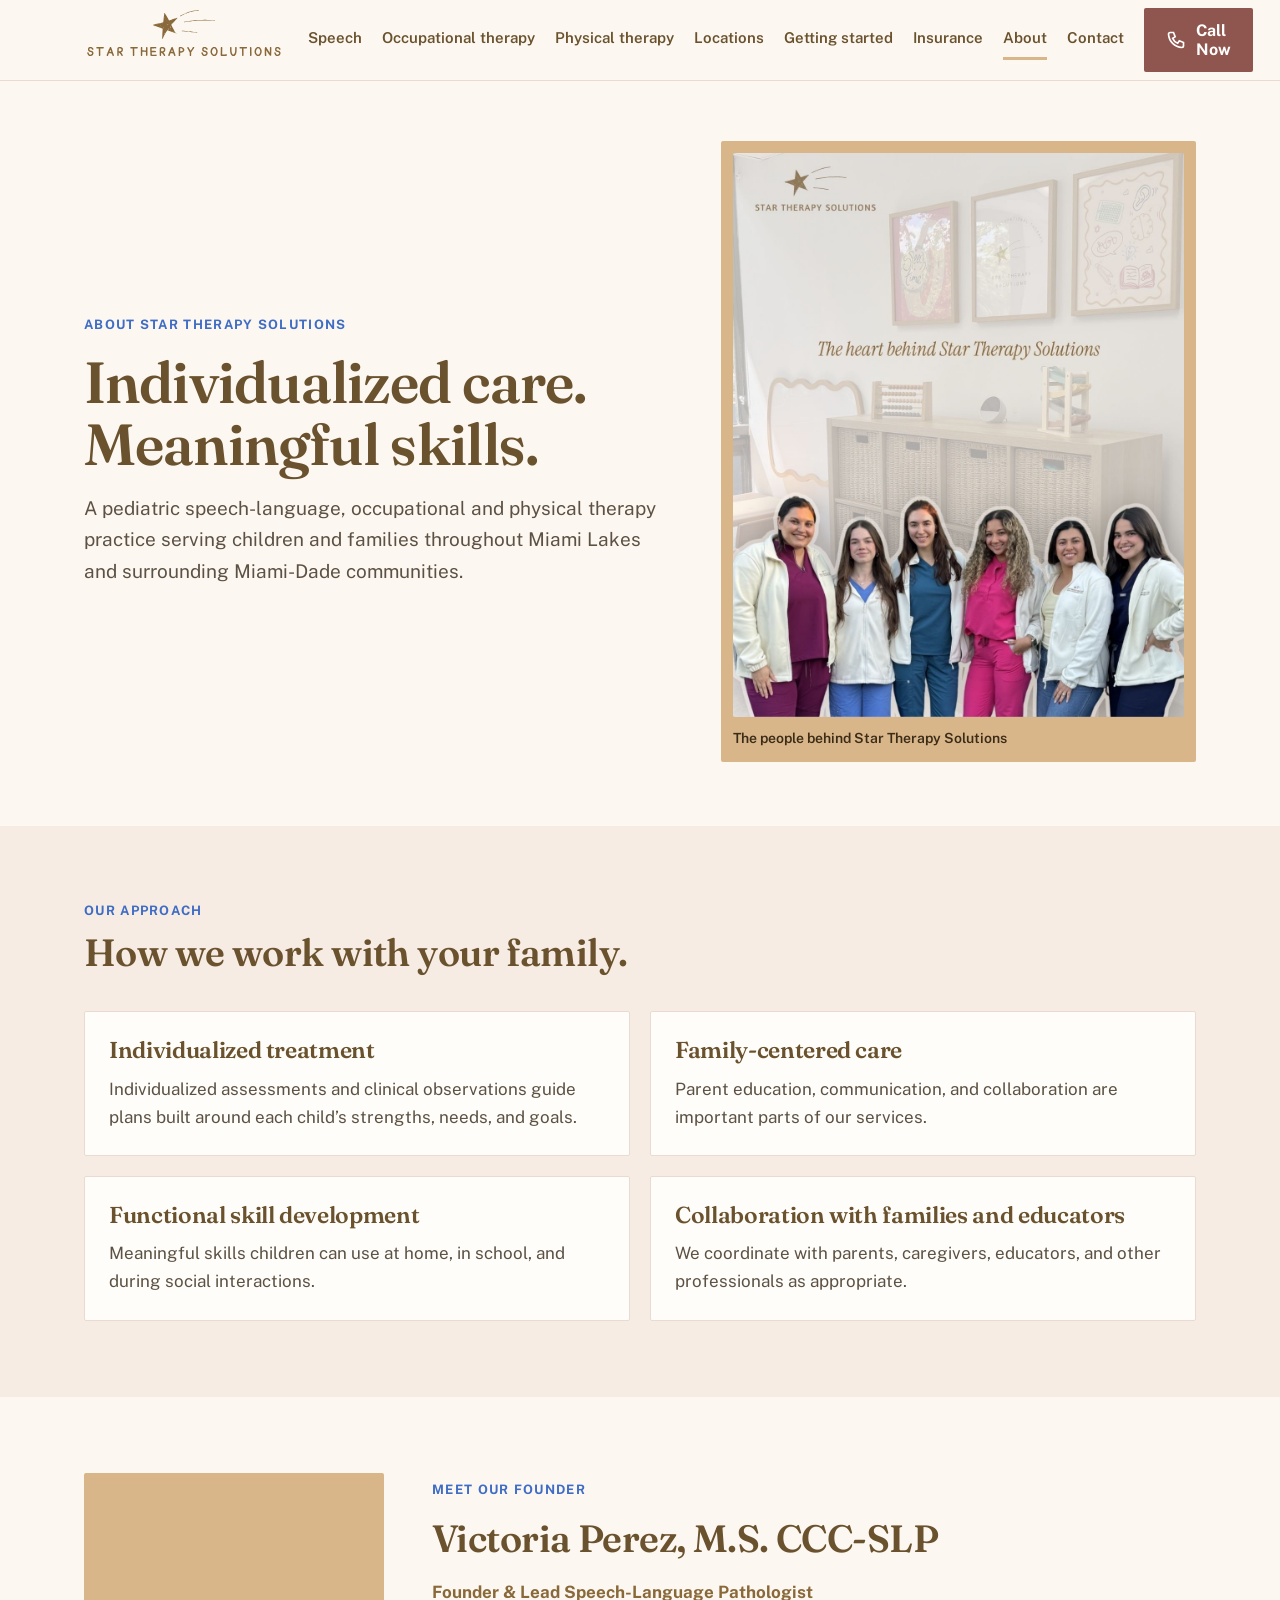
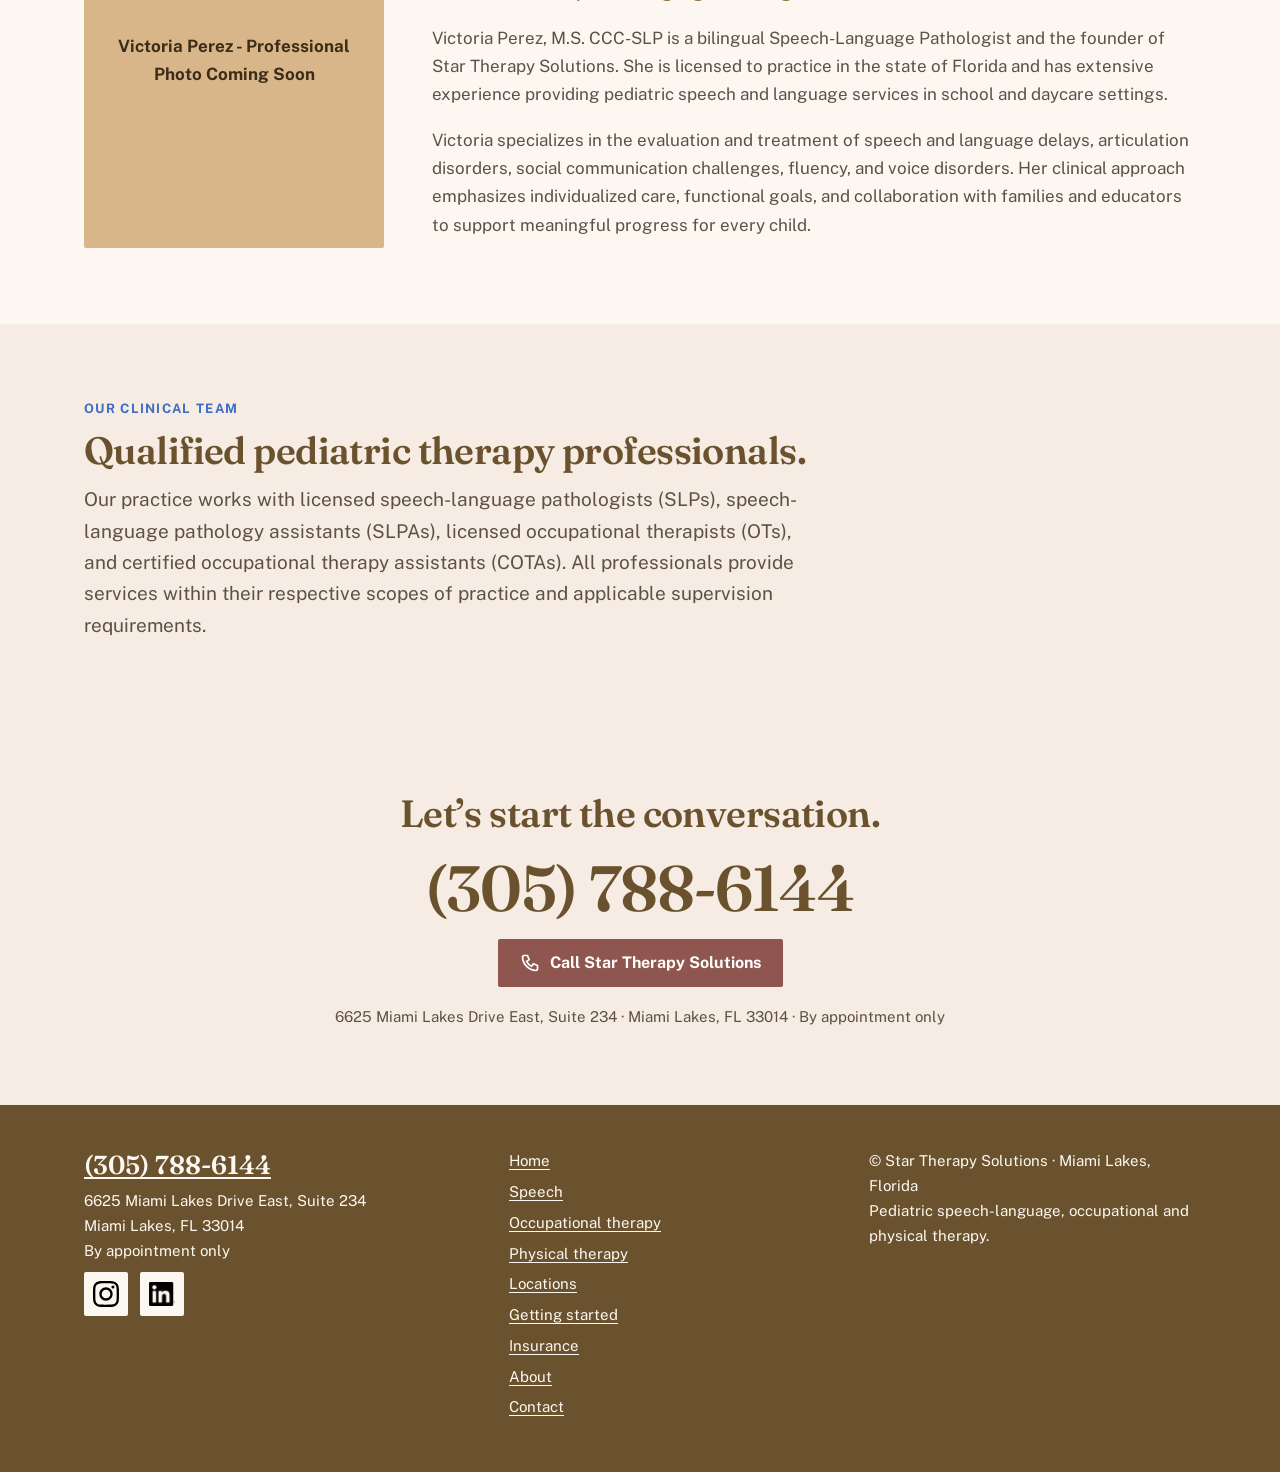
==== about/index.html @ ae91cbf7 "Add physical therapy page and service card; update founder title Owner is adding pediatric physical " ====
<!doctype html>
<html lang="en">
<head>
  <meta charset="utf-8">
  <meta name="viewport" content="width=device-width, initial-scale=1">
  <title>About Our Team | Star Therapy Solutions</title>
  <meta name="description" content="Star Therapy Solutions is a pediatric speech-language, occupational and physical therapy practice in Miami Lakes, founded by Victoria Perez, M.S. CCC-SLP.">
  <link rel="icon" href="../startherapy.svg" type="image/svg+xml">
  <link rel="preconnect" href="https://fonts.googleapis.com">
  <link rel="preconnect" href="https://fonts.gstatic.com" crossorigin>
  <link rel="stylesheet" href="https://fonts.googleapis.com/css2?family=Fraunces:opsz,wght@9..144,600&amp;family=Public+Sans:wght@400;600;700&amp;display=swap">
  <link rel="stylesheet" href="../assets/css/site.css">
</head>
<body>
  <a class="skip-link" href="#main">Skip to main content</a>
  <header class="site-header">
    <div class="wrap bar">
      <a class="logo" href="../" aria-label="Star Therapy Solutions home"><img src="../startherapy.svg" alt="Star Therapy Solutions" width="1366" height="768"></a>
      <nav class="desktop-nav" aria-label="Main">
        <a href="../speech-therapy/" style="--cur:var(--blush)">Speech</a>
        <a href="../occupational-therapy/" style="--cur:var(--peri)">Occupational therapy</a>
        <a href="../physical-therapy/" style="--cur:var(--clay)">Physical therapy</a>
        <a href="../locations/" style="--cur:var(--mint)">Locations</a>
        <a href="../getting-started/" style="--cur:var(--sage)">Getting started</a>
        <a href="../insurance-funding/" style="--cur:var(--lavender)">Insurance</a>
        <a href="../about/" style="--cur:var(--latte)" aria-current="page">About</a>
        <a href="../contact/" style="--cur:var(--rose)">Contact</a>
        <a class="btn" href="tel:+13057886144"><svg class="icon" aria-hidden="true"><use href="../assets/icons/icons.svg#phone"></use></svg><span>Call Now</span></a>
      </nav>
      <details class="mobile-nav">
        <summary><svg class="icon" aria-hidden="true"><use href="../assets/icons/icons.svg#menu"></use></svg><span>Menu</span></summary>
        <nav aria-label="Mobile navigation">
        <a href="../speech-therapy/" style="--cur:var(--blush)">Speech</a>
        <a href="../occupational-therapy/" style="--cur:var(--peri)">Occupational therapy</a>
        <a href="../physical-therapy/" style="--cur:var(--clay)">Physical therapy</a>
        <a href="../locations/" style="--cur:var(--mint)">Locations</a>
        <a href="../getting-started/" style="--cur:var(--sage)">Getting started</a>
        <a href="../insurance-funding/" style="--cur:var(--lavender)">Insurance</a>
        <a href="../about/" style="--cur:var(--latte)" aria-current="page">About</a>
        <a href="../contact/" style="--cur:var(--rose)">Contact</a>
        <a class="btn" href="tel:+13057886144"><svg class="icon" aria-hidden="true"><use href="../assets/icons/icons.svg#phone"></use></svg><span>Call Now</span></a>
        </nav>
      </details>
    </div>
  </header>

  <main id="main">
    <section class="page-hero" aria-labelledby="about-title">
      <div class="wrap hero-grid">
        <div class="stack">
          <p class="eyebrow">About Star Therapy Solutions</p>
          <h1 id="about-title">Individualized care. Meaningful skills.</h1>
          <p class="lede">A pediatric speech-language, occupational and physical therapy practice serving children and families throughout Miami Lakes and surrounding Miami-Dade communities.</p>
        </div>
        <figure class="team-photo"><img src="../Team_StartTherapy.JPEG" alt="The Star Therapy Solutions team pictured together at the practice." width="1080" height="1350"><figcaption>The people behind Star Therapy Solutions</figcaption></figure>
      </div>
    </section>

    <section class="alt" aria-labelledby="approach-title">
      <div class="wrap stack-l">
        <div class="section-head"><p class="eyebrow">Our approach</p><h2 id="approach-title">How we work with your family.</h2></div>
        <div class="grid2">
          <article class="card"><h3>Individualized treatment</h3><p>Individualized assessments and clinical observations guide plans built around each child’s strengths, needs, and goals.</p></article>
          <article class="card"><h3>Family-centered care</h3><p>Parent education, communication, and collaboration are important parts of our services.</p></article>
          <article class="card"><h3>Functional skill development</h3><p>Meaningful skills children can use at home, in school, and during social interactions.</p></article>
          <article class="card"><h3>Collaboration with families and educators</h3><p>We coordinate with parents, caregivers, educators, and other professionals as appropriate.</p></article>
        </div>
      </div>
    </section>

    <!-- Founder photo placeholder: replace with assets/images/victoria-perez.jpg once supplied. -->
    <section aria-labelledby="founder-heading">
      <div class="wrap founder">
        <div class="placeholder" role="img" aria-label="Victoria Perez - Professional Photo Coming Soon"><span>Victoria Perez - Professional Photo Coming Soon</span></div>
        <div class="stack">
          <p class="eyebrow">Meet our founder</p>
          <h2 id="founder-heading">Victoria Perez, M.S. CCC-SLP</h2>
          <p class="role">Founder &amp; Lead Speech-Language Pathologist</p>
          <p>Victoria Perez, M.S. CCC-SLP is a bilingual Speech-Language Pathologist and the founder of Star Therapy Solutions. She is licensed to practice in the state of Florida and has extensive experience providing pediatric speech and language services in school and daycare settings.</p>
          <p>Victoria specializes in the evaluation and treatment of speech and language delays, articulation disorders, social communication challenges, fluency, and voice disorders. Her clinical approach emphasizes individualized care, functional goals, and collaboration with families and educators to support meaningful progress for every child.</p>
        </div>
      </div>
    </section>

    <section class="alt" aria-labelledby="clinical-title">
      <div class="wrap stack">
        <div class="section-head"><p class="eyebrow">Our clinical team</p><h2 id="clinical-title">Qualified pediatric therapy professionals.</h2><p class="lede">Our practice works with licensed speech-language pathologists (SLPs), speech-language pathology assistants (SLPAs), licensed occupational therapists (OTs), and certified occupational therapy assistants (COTAs). All professionals provide services within their respective scopes of practice and applicable supervision requirements.</p></div>
      </div>
    </section>

    <section class="cta" aria-labelledby="cta-heading">
      <div class="wrap stack center">
        <h2 id="cta-heading">Let’s start the conversation.</h2>
        <p class="phone-big"><a href="tel:+13057886144">(305) 788-6144</a></p>
        <a class="btn" href="tel:+13057886144"><svg class="icon" aria-hidden="true"><use href="../assets/icons/icons.svg#phone"></use></svg><span>Call Star Therapy Solutions</span></a>
        <p class="small">6625 Miami Lakes Drive East, Suite 234 · Miami Lakes, FL 33014 · By appointment only</p>
      </div>
    </section>
  </main>

  <footer class="site-footer">
    <div class="wrap footer-grid">
      <div class="stack-s">
        <p class="footer-phone"><a href="tel:+13057886144">(305) 788-6144</a></p>
        <address>6625 Miami Lakes Drive East, Suite 234<br>Miami Lakes, FL 33014<br>By appointment only</address>
        <nav class="footer-social" aria-label="Social media"><a href="https://www.instagram.com/startherapysolutions/" aria-label="Star Therapy Solutions on Instagram (opens in a new tab)" target="_blank" rel="noopener noreferrer"><img class="social-icon" src="../assets/images/instagram-glyph-black.svg" alt="" width="32" height="32" loading="lazy"></a><a href="https://www.linkedin.com/company/star-therapy-solutions/" aria-label="Star Therapy Solutions on LinkedIn (opens in a new tab)" target="_blank" rel="noopener noreferrer"><img class="social-icon" src="../assets/images/linkedin-in-black.png" alt="" width="32" height="32" loading="lazy"></a></nav>
      </div>
      <nav class="footer-links" aria-label="Footer"><a href="../">Home</a><a href="../speech-therapy/">Speech</a><a href="../occupational-therapy/">Occupational therapy</a><a href="../physical-therapy/">Physical therapy</a><a href="../locations/">Locations</a><a href="../getting-started/">Getting started</a><a href="../insurance-funding/">Insurance</a><a href="../about/">About</a><a href="../contact/">Contact</a></nav>
      <p>© Star Therapy Solutions · Miami Lakes, Florida<br>Pediatric speech-language, occupational and physical therapy.</p>
    </div>
  </footer>
  <div class="mobile-actions" aria-label="Quick contact"><a class="btn" href="tel:+13057886144"><svg class="icon" aria-hidden="true"><use href="../assets/icons/icons.svg#phone"></use></svg><span>Call Now</span></a><a class="btn ghost" href="../contact/">Contact details</a></div>
  <script src="../assets/js/navigation.js"></script>
</body>
</html>
---- assets/css/site.css ----
/* Star Therapy Solutions · Direction A (Warm)
   Owner palette (October 2026), Fraunces headlines, Public Sans text, 2px corners.
   Pastel tiles carry deep-bronze text; only rosewood and sage deep carry white text. */
:root{
  --cream:#FCF8F1; --sand:#F6ECE3; --card:#FFFDF9; --line:#EADBD0;
  --ink:#6B522E; --body:#5C5144; --logo:#89683A; --deep:#3B2C17;
  --blush:#F2CEC3; --peri:#78A6EE; --peri-deep:#3F6CC4; --mint:#CFEAE6; --mint-line:#9FD3CC;
  --latte:#D9B68A; --sage:#9CC5A1; --sage-deep:#4E7A57; --lavender:#E6D2F2; --clay:#D9A890;
  --rose:#8F5650; --rose-hover:#74443F;
  --head:'Fraunces',Georgia,serif; --text:'Public Sans',Arial,sans-serif;
  --r:2px; --wrap:1160px;
  color-scheme:light;
}

*{box-sizing:border-box}
html{scroll-behavior:smooth;scroll-padding-top:100px}
body{margin:0;background:var(--cream);color:var(--body);font:17px/1.65 var(--text);overflow-wrap:break-word;-webkit-font-smoothing:antialiased}
img,video{max-width:100%;height:auto;display:block}
figure{margin:0}
ul,ol{margin:0;padding:0;list-style:none}
address{font-style:normal}
p{margin:0}
h1,h2,h3{font-family:var(--head);font-weight:600;color:var(--ink);margin:0;text-wrap:balance;letter-spacing:-.015em}
h1{font-size:clamp(34px,5vw,58px);line-height:1.06}
h2{font-size:clamp(28px,3.2vw,38px);line-height:1.12}
h3,.h3{font-size:clamp(20px,2vw,23px);line-height:1.25}
a{color:var(--peri-deep);text-underline-offset:3px}
a:focus-visible,button:focus-visible,summary:focus-visible,video:focus-visible{outline:3px solid var(--peri-deep);outline-offset:3px}
.sr-only{position:absolute;width:1px;height:1px;padding:0;margin:-1px;overflow:hidden;clip-path:inset(50%);white-space:nowrap;border:0}
.skip-link{position:fixed;top:8px;left:8px;transform:translateY(-160%);z-index:100;background:var(--card);color:var(--ink);padding:12px 20px;border:2px solid var(--ink);border-radius:var(--r)}
.skip-link:focus{transform:translateY(0)}
.wrap{max-width:var(--wrap);margin:0 auto;padding-inline:24px}
.stack{display:flex;flex-direction:column;gap:18px;min-width:0}
.stack-s{display:flex;flex-direction:column;gap:8px;min-width:0}
.stack-l{display:flex;flex-direction:column;gap:36px}
.center{align-items:center;text-align:center}
.icon{width:24px;height:24px;flex:none;fill:none;stroke:currentColor;stroke-width:2;stroke-linecap:square;stroke-linejoin:miter}

/* Header */
.site-header{position:sticky;top:0;z-index:20;background:rgba(252,248,241,.96);backdrop-filter:blur(10px);border-bottom:1px solid var(--line)}
.bar{display:flex;align-items:center;gap:24px;min-height:80px;position:relative}
.logo{display:block;width:200px;height:62px;overflow:hidden;flex:none}
.logo img{width:200px;transform:translateY(-24px)}
.desktop-nav{margin-left:auto;display:flex;align-items:center;gap:20px}
.desktop-nav a:not(.btn){color:var(--ink);text-decoration:none;font-weight:600;font-size:15px;padding-block:6px;border-bottom:3px solid transparent;white-space:nowrap}
.desktop-nav a:not(.btn):hover{border-bottom-color:var(--line)}
.desktop-nav a[aria-current="page"]{border-bottom-color:var(--cur,var(--rose))}
.mobile-nav{display:none;margin-left:auto}
.mobile-nav summary{list-style:none;display:inline-flex;align-items:center;gap:8px;cursor:pointer;min-height:44px;padding:10px 14px;border:1px solid var(--line);border-radius:var(--r);font-weight:700;color:var(--ink)}
.mobile-nav summary::-webkit-details-marker{display:none}
.mobile-nav nav{position:absolute;top:100%;left:0;right:0;display:flex;flex-direction:column;padding:6px 24px 18px;background:var(--cream);border-bottom:1px solid var(--line);box-shadow:0 16px 24px rgba(59,44,23,.08)}
.mobile-nav nav a:not(.btn){display:flex;justify-content:space-between;align-items:center;padding:14px 0;border-bottom:1px solid var(--line);font:600 20px/1.2 var(--head);color:var(--ink);text-decoration:none}
.mobile-nav nav a:not(.btn)::after{content:"";width:12px;height:12px;background:var(--cur,var(--line))}
.mobile-nav nav .btn{margin-top:16px}

/* Buttons */
.btn{display:inline-flex;align-items:center;justify-content:center;gap:10px;min-height:48px;padding:13px 22px;background:var(--rose);color:#FFFEFC;font:700 16px/1.2 var(--text);text-decoration:none;border:0;border-radius:var(--r);transition:background .15s}
.btn:hover{background:var(--rose-hover)}
.btn .icon{width:20px;height:20px}
.btn.ghost{background:transparent;color:var(--ink);border:2px solid var(--ink);padding:11px 20px}
.btn.ghost:hover{background:var(--sand)}
.actions{display:flex;flex-wrap:wrap;gap:12px}
.text-link{font-weight:700}

/* Sections */
section{padding-block:76px}
.alt{background:var(--sand)}
.section-head{display:flex;flex-direction:column;gap:12px;max-width:760px}
.eyebrow{font:700 13px/1.4 var(--text);letter-spacing:.1em;text-transform:uppercase;color:var(--peri-deep)}
.lede{font-size:clamp(17px,1.8vw,19px);max-width:60ch}
.small{font-size:15px;max-width:72ch}
.note{font-size:15px;font-weight:700;color:var(--logo)}
.grid2{display:grid;grid-template-columns:1fr 1fr;gap:20px}
.grid3{display:grid;grid-template-columns:repeat(3,1fr);gap:18px}

/* Hero */
.hero{padding-block:64px 76px}
.hero-grid{display:grid;grid-template-columns:1.1fr .9fr;gap:56px;align-items:center}
.hero-subtitle{font:600 clamp(19px,2vw,22px)/1.4 var(--text);color:var(--ink)}
.hero-photo img{width:100%;aspect-ratio:4/3;object-fit:cover;object-position:50% 60%;border-radius:var(--r)}
.hero-photo figcaption,.media figcaption{font-size:14px;color:var(--body);margin-top:10px}
.page-hero{padding-block:60px 64px}

/* Chips */
.chips{display:flex;flex-wrap:wrap;gap:10px}
.chip{background:var(--mint);color:var(--deep);font-weight:700;font-size:16px;padding:9px 16px;border-radius:var(--r)}
.chip.region{background:transparent;border:2px solid var(--mint-line);padding:7px 14px}

/* Service tiles and icon plates */
.tiles{display:grid;grid-template-columns:repeat(3,1fr);gap:20px}
.tile{display:flex;flex-direction:column;justify-content:flex-end;gap:12px;min-height:300px;padding:36px;border-radius:var(--r);color:var(--deep);text-decoration:none;transition:transform .15s}
.tile:hover{transform:translateY(-3px)}
.tile h3{font-size:clamp(24px,2.6vw,30px);color:var(--deep)}
.tile .more{font-weight:700;margin-top:4px}
.tile.speech{background:var(--blush)}
.tile.ot{background:var(--peri)}
.tile.pt{background:var(--clay)}
.plate{width:60px;height:60px;display:grid;place-items:center;flex:none;background:var(--cream);color:var(--ink);border-radius:var(--r)}
.plate .icon{width:30px;height:30px}
.tile .plate{margin-bottom:auto}
.plate.big{width:76px;height:76px}
.plate.big .icon{width:38px;height:38px}
.plate.speech{background:var(--blush);color:var(--deep)}
.plate.ot{background:var(--peri);color:var(--deep)}
.plate.pt{background:var(--clay);color:var(--deep)}
.plate.loc{background:var(--mint);color:var(--deep)}
.plate.fund{background:var(--lavender);color:var(--deep)}

/* Cards, steps, panels */
.card{display:flex;flex-direction:column;gap:10px;min-width:0;background:var(--card);border:1px solid var(--line);border-radius:var(--r);padding:24px}
.card.row{flex-direction:row;align-items:flex-start;gap:18px}
.area{border-top:5px solid var(--stripe)}
.area h3{font-size:19px}
.area p{font-size:15px}
.step .num{width:46px;height:46px;display:grid;place-items:center;background:var(--sage-deep);color:#FFFEFC;font:600 21px var(--head);border-radius:var(--r)}
.panel{display:flex;gap:18px;min-width:0;background:var(--sand);border-radius:var(--r);padding:26px}
.alt .panel{background:var(--card);border:1px solid var(--line)}
.panel > .icon{width:34px;height:34px;color:var(--sage-deep)}
.notice{max-width:72ch;background:var(--sand);border-left:4px solid var(--rose);padding:14px 18px;font-size:15px}

/* Video, founder, team, settings, office */
.media{display:grid;grid-template-columns:1fr 300px;gap:56px;align-items:center}
.media video{width:100%;aspect-ratio:9/16;object-fit:contain;background:var(--sand);border-radius:var(--r)}
.founder{display:grid;grid-template-columns:300px 1fr;gap:48px;align-items:center}
.placeholder{aspect-ratio:4/5;display:grid;place-items:center;padding:24px;text-align:center;font-weight:700;color:var(--deep);background:var(--latte);border-radius:var(--r)}
.role{font-weight:700;color:var(--logo)}
.team-photo{padding:12px;background:var(--latte);border-radius:var(--r)}
.team-photo img{width:100%;border-radius:var(--r)}
.team-photo figcaption{font-size:14px;color:var(--deep);margin-top:10px;font-weight:600}
.settings li{display:flex;align-items:center;gap:16px;padding-block:16px;border-bottom:1px solid var(--line)}
.settings li:last-child{border-bottom:0}
.settings p{font-size:15px}
.office-card{padding:0;overflow:hidden}
.office-card img{width:100%;aspect-ratio:16/10;object-fit:cover;object-position:50% 60%}
.office-card .stack{padding:24px}

/* Call section */
.cta{background:var(--sand)}
.phone-big{font:600 clamp(38px,6vw,64px)/1.05 var(--head);color:var(--ink);letter-spacing:-.015em}
.phone-big a{color:inherit;text-decoration:none}
.phone-big a:hover{text-decoration:underline}

/* Footer */
.site-footer{background:var(--ink);color:var(--cream);padding-block:44px 52px;font-size:15px}
.footer-grid{display:grid;grid-template-columns:1.2fr 1fr 1fr;gap:32px}
.site-footer a{color:var(--cream)}
.footer-links{display:flex;flex-direction:column;gap:6px}
.footer-phone{font:600 26px var(--head)}
.footer-social{display:flex;gap:12px}
.footer-social a{display:inline-grid;place-items:center;width:44px;height:44px;background:var(--cream);border-radius:var(--r)}
.social-icon{width:26px;height:26px;object-fit:contain}

/* Mobile call bar */
.mobile-actions{display:none}

@media (max-width:1060px){
  .tiles{grid-template-columns:1fr 1fr}
  .tiles .tile:last-child{grid-column:1 / -1;min-height:220px}
}
@media (max-width:1260px){
  .desktop-nav{display:none}
  .mobile-nav{display:block}
}
@media (max-width:860px){
  .hero-grid,.tiles,.grid2,.grid3,.founder,.media,.footer-grid{grid-template-columns:1fr}
  .founder .placeholder{max-width:300px}
  .media figure{max-width:300px}
  section{padding-block:56px}
  .hero{padding-block:40px 56px}
  .tile{min-height:240px;padding:28px}
  .mobile-actions{display:flex;position:fixed;left:0;right:0;bottom:0;z-index:30;gap:10px;padding:12px 16px calc(12px + env(safe-area-inset-bottom,0px));background:var(--cream);border-top:1px solid var(--line)}
  .mobile-actions .btn:first-child{flex:1}
  body{padding-bottom:84px}
  html{scroll-padding-bottom:96px}
}
@media (max-width:420px){
  .wrap{padding-inline:18px}
  .logo{width:170px;height:53px}
  .logo img{width:170px;transform:translateY(-20px)}
  .hero .actions{flex-direction:column;align-items:stretch}
  .card.row{flex-direction:column}
}
@media (prefers-reduced-motion:reduce){html{scroll-behavior:auto}*{transition:none!important}}
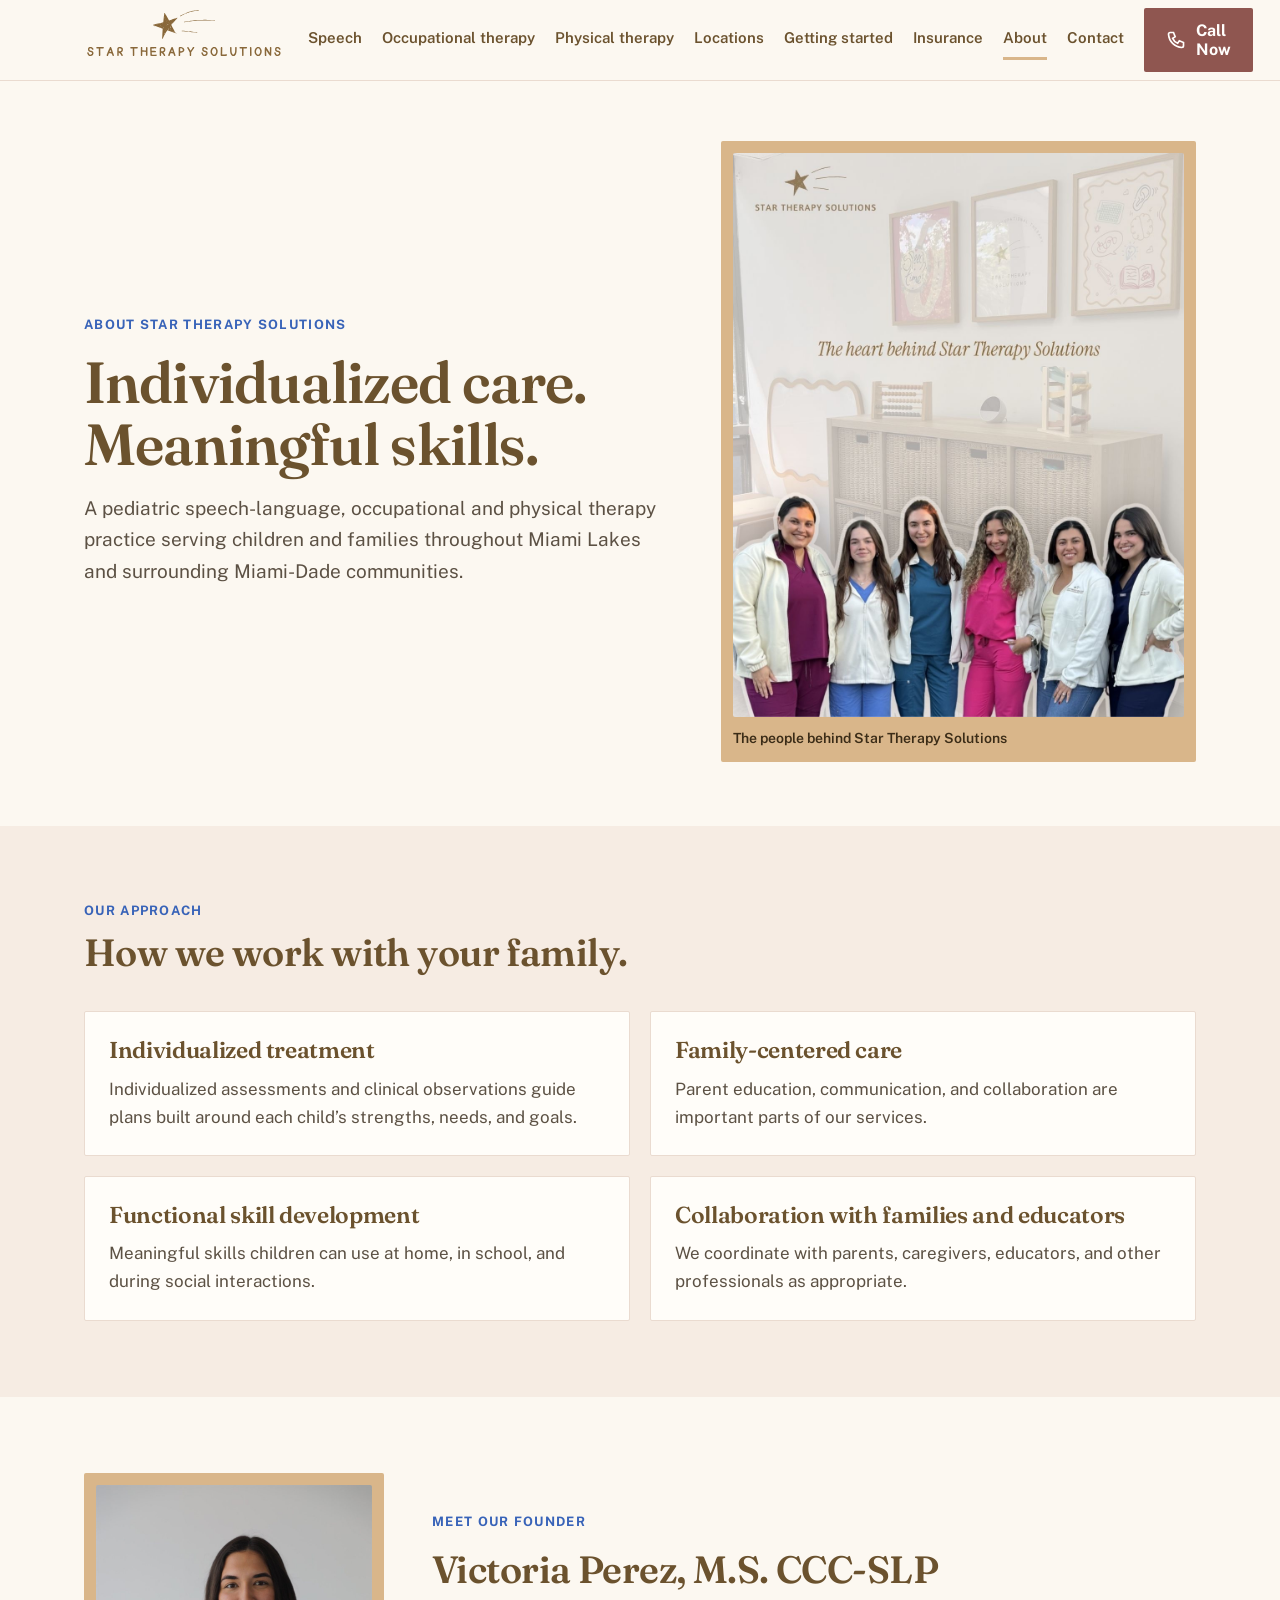
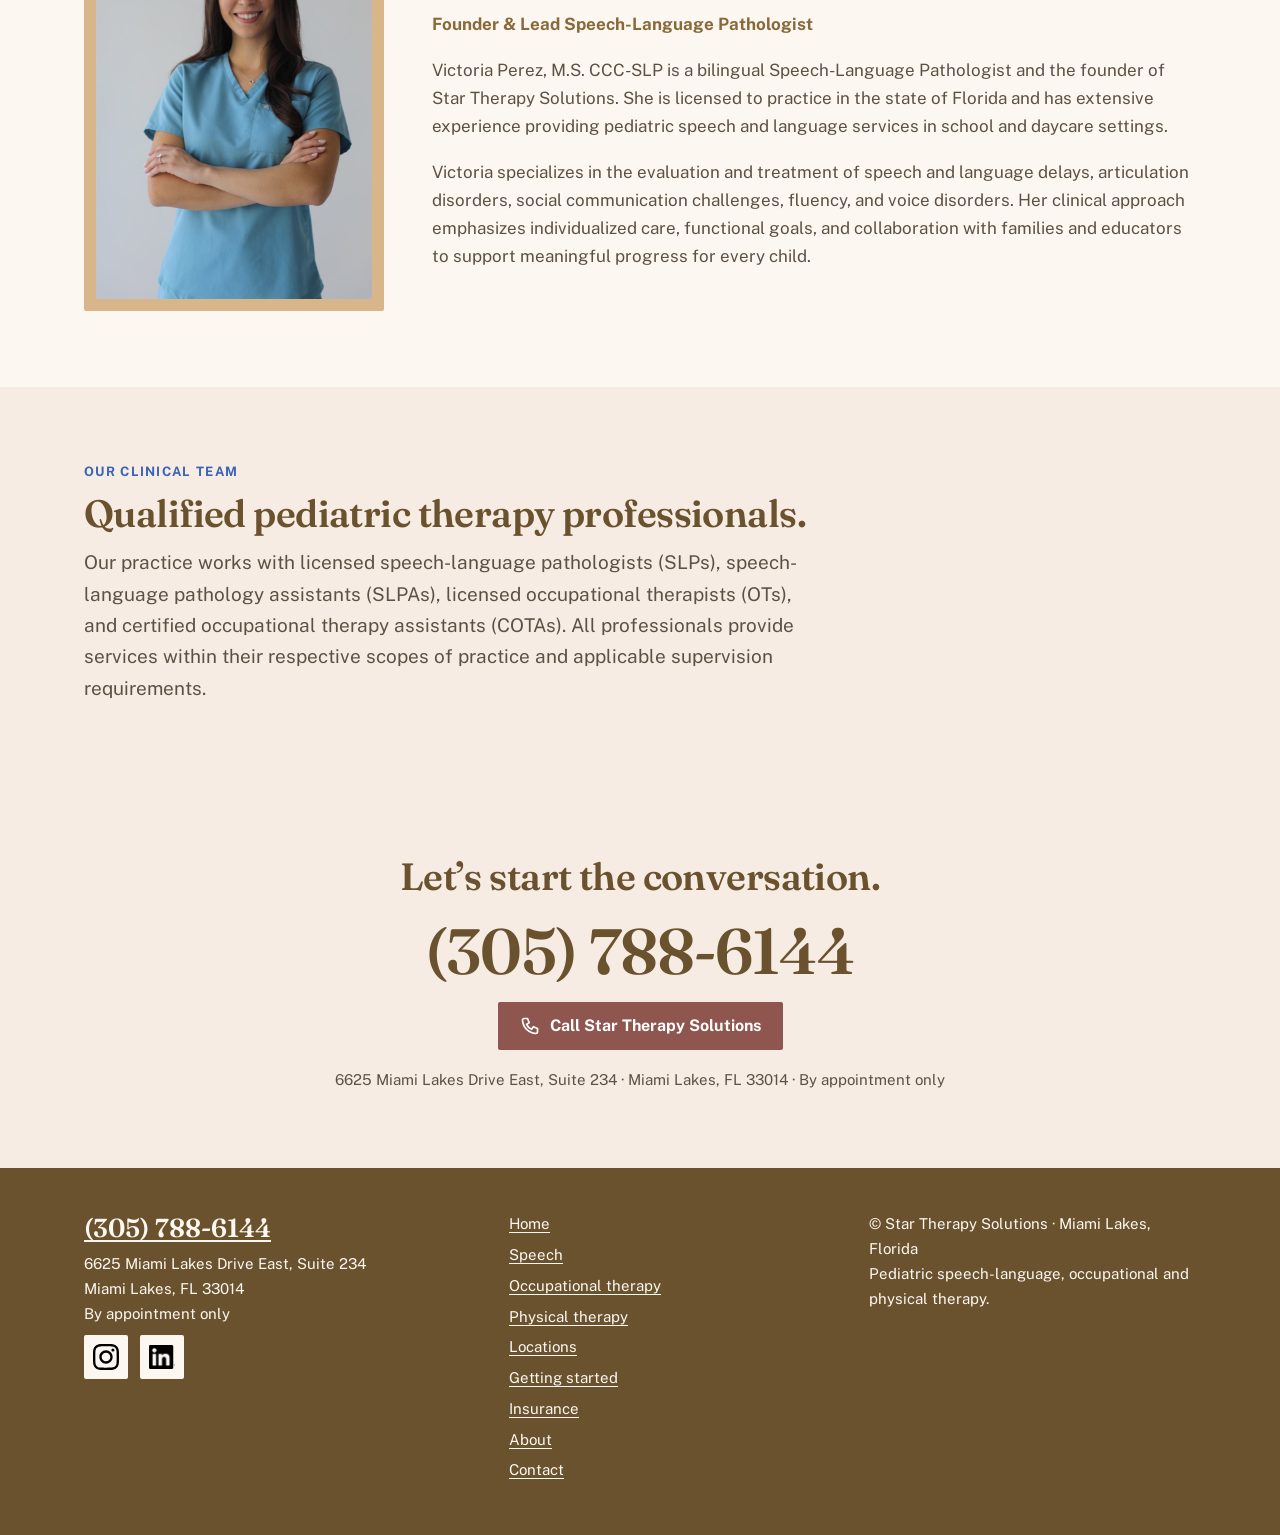
==== commit 61f2b8b3: "Add founder photo on Home and About Owner-supplied photo of Victoria Perez replaces the placeholder," ====
--- a/about/index.html
+++ b/about/index.html
@@ -68,10 +68,9 @@
       </div>
     </section>
 
-    <!-- Founder photo placeholder: replace with assets/images/victoria-perez.jpg once supplied. -->
     <section aria-labelledby="founder-heading">
       <div class="wrap founder">
-        <div class="placeholder" role="img" aria-label="Victoria Perez - Professional Photo Coming Soon"><span>Victoria Perez - Professional Photo Coming Soon</span></div>
+        <figure class="founder-photo"><img src="../assets/images/victoria-perez.jpg" alt="Victoria Perez, smiling, in teal scrubs with her arms crossed." width="900" height="1350" loading="lazy"></figure>
         <div class="stack">
           <p class="eyebrow">Meet our founder</p>
           <h2 id="founder-heading">Victoria Perez, M.S. CCC-SLP</h2>
--- a/assets/css/site.css
+++ b/assets/css/site.css
@@ -4,7 +4,7 @@
 :root{
   --cream:#FCF8F1; --sand:#F6ECE3; --card:#FFFDF9; --line:#EADBD0;
   --ink:#6B522E; --body:#5C5144; --logo:#89683A; --deep:#3B2C17;
-  --blush:#F2CEC3; --peri:#78A6EE; --peri-deep:#3F6CC4; --mint:#CFEAE6; --mint-line:#9FD3CC;
+  --blush:#F2CEC3; --peri:#78A6EE; --peri-deep:#3863B8; --mint:#CFEAE6; --mint-line:#9FD3CC;
   --latte:#D9B68A; --sage:#9CC5A1; --sage-deep:#4E7A57; --lavender:#E6D2F2; --clay:#D9A890;
   --rose:#8F5650; --rose-hover:#74443F;
   --head:'Fraunces',Georgia,serif; --text:'Public Sans',Arial,sans-serif;
@@ -77,7 +77,8 @@
 .hero{padding-block:64px 76px}
 .hero-grid{display:grid;grid-template-columns:1.1fr .9fr;gap:56px;align-items:center}
 .hero-subtitle{font:600 clamp(19px,2vw,22px)/1.4 var(--text);color:var(--ink)}
-.hero-photo img{width:100%;aspect-ratio:4/3;object-fit:cover;object-position:50% 60%;border-radius:var(--r)}
+.hero-photo{max-width:480px;justify-self:end;width:100%}
+.hero-photo img{width:100%;border-radius:var(--r)}
 .hero-photo figcaption,.media figcaption{font-size:14px;color:var(--body);margin-top:10px}
 .page-hero{padding-block:60px 64px}
 
@@ -122,7 +123,8 @@
 .media{display:grid;grid-template-columns:1fr 300px;gap:56px;align-items:center}
 .media video{width:100%;aspect-ratio:9/16;object-fit:contain;background:var(--sand);border-radius:var(--r)}
 .founder{display:grid;grid-template-columns:300px 1fr;gap:48px;align-items:center}
-.placeholder{aspect-ratio:4/5;display:grid;place-items:center;padding:24px;text-align:center;font-weight:700;color:var(--deep);background:var(--latte);border-radius:var(--r)}
+.founder-photo{padding:12px;background:var(--latte);border-radius:var(--r)}
+.founder-photo img{width:100%;border-radius:var(--r)}
 .role{font-weight:700;color:var(--logo)}
 .team-photo{padding:12px;background:var(--latte);border-radius:var(--r)}
 .team-photo img{width:100%;border-radius:var(--r)}
@@ -163,7 +165,8 @@
 }
 @media (max-width:860px){
   .hero-grid,.tiles,.grid2,.grid3,.founder,.media,.footer-grid{grid-template-columns:1fr}
-  .founder .placeholder{max-width:300px}
+  .hero-photo{justify-self:start}
+  .founder-photo{max-width:300px}
   .media figure{max-width:300px}
   section{padding-block:56px}
   .hero{padding-block:40px 56px}
@@ -180,4 +183,10 @@
   .hero .actions{flex-direction:column;align-items:stretch}
   .card.row{flex-direction:column}
 }
+@media (max-width:360px){
+  .bar{gap:12px}
+  .logo{width:138px;height:43px}
+  .logo img{width:138px;transform:translateY(-16px)}
+  .mobile-nav summary{padding:10px 12px}
+}
 @media (prefers-reduced-motion:reduce){html{scroll-behavior:auto}*{transition:none!important}}
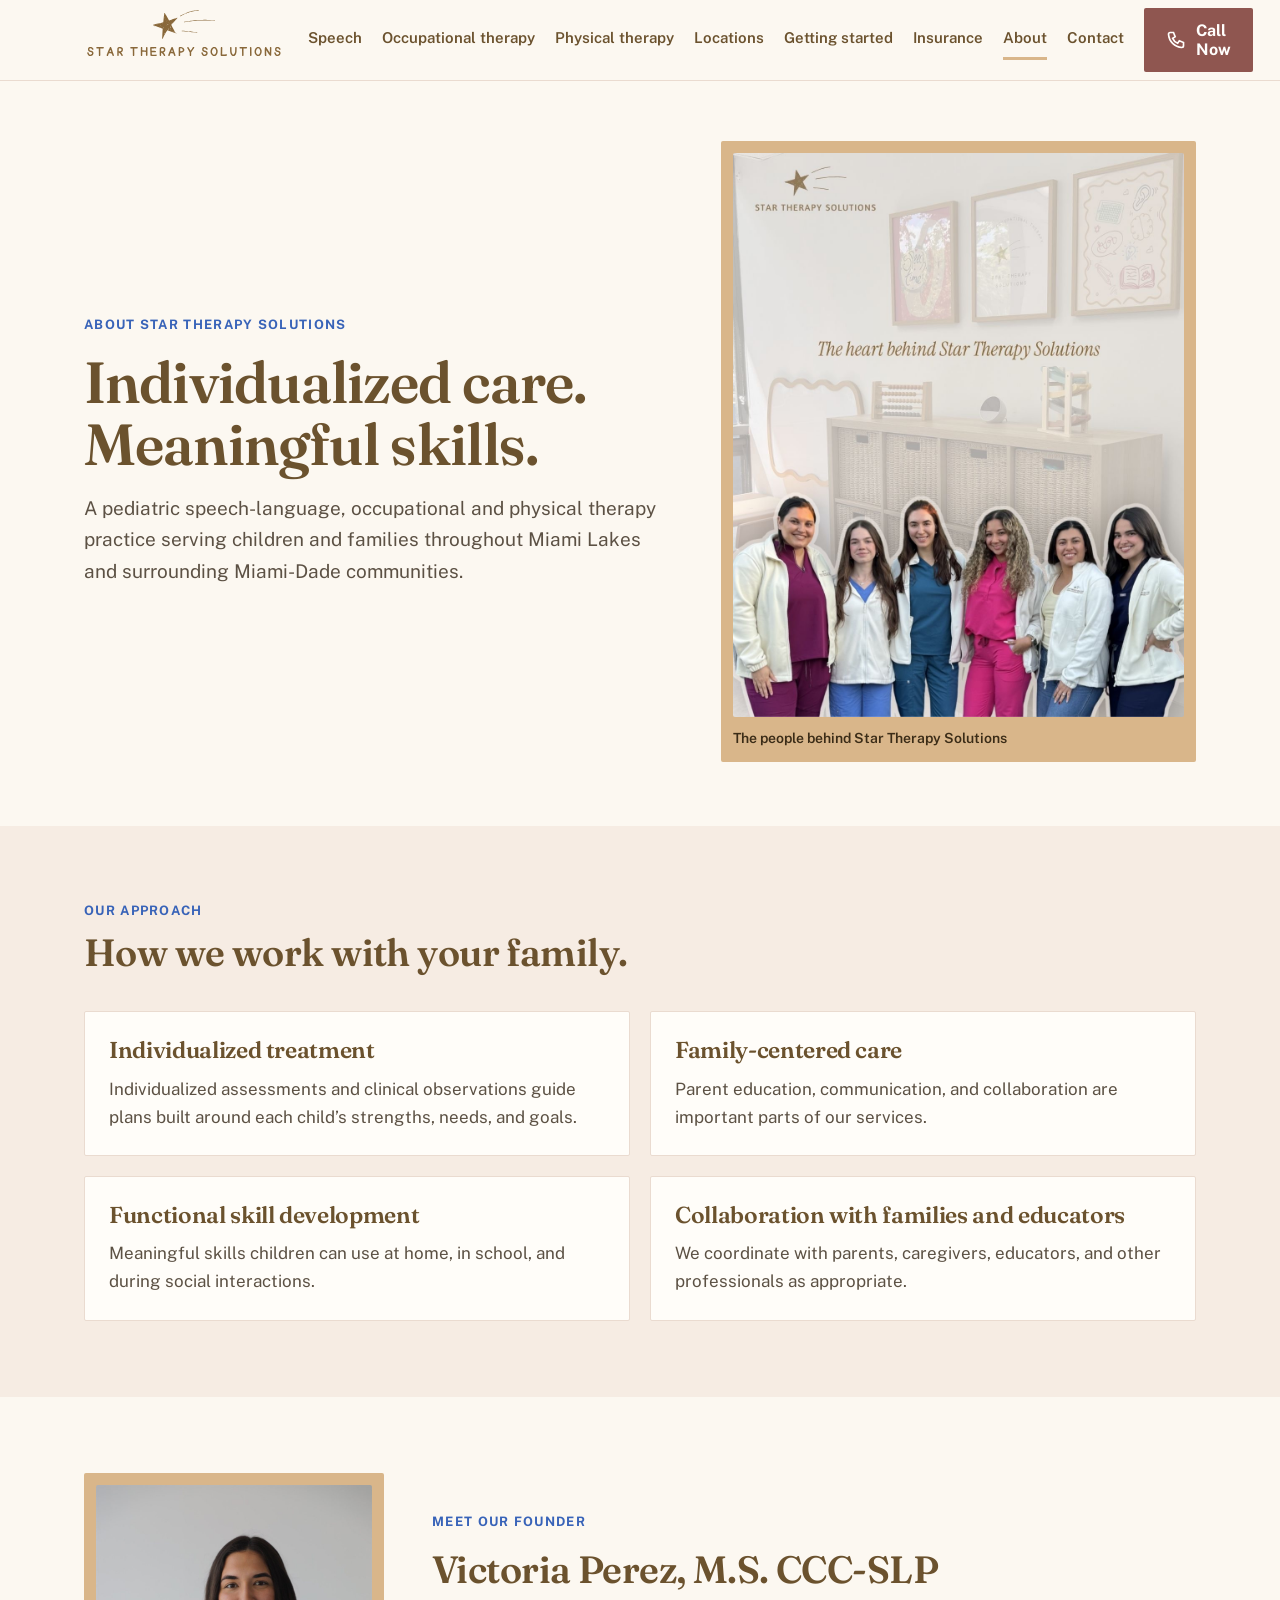
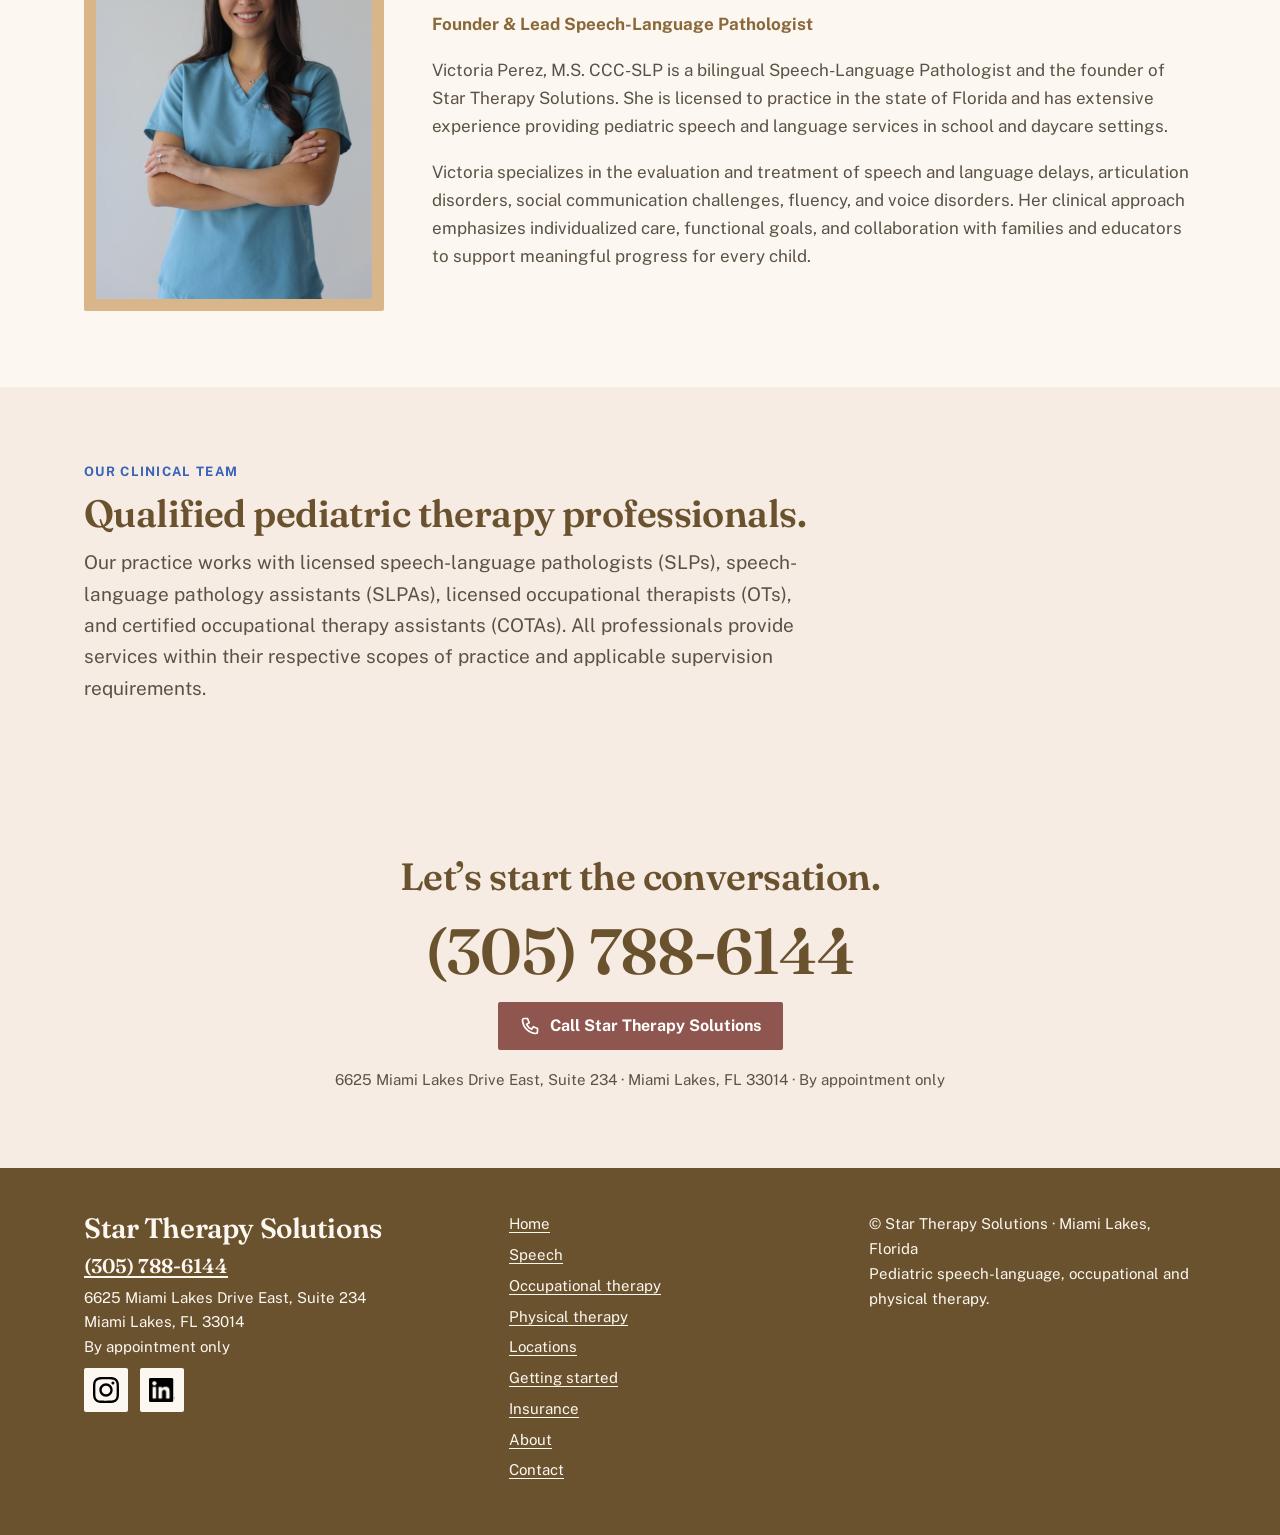
==== commit e3bc9e38: "Lead the footer with the business name Footer now reads Star Therapy Solutions, then the phone link," ====
--- a/about/index.html
+++ b/about/index.html
@@ -100,6 +100,7 @@
   <footer class="site-footer">
     <div class="wrap footer-grid">
       <div class="stack-s">
+        <p class="footer-name">Star Therapy Solutions</p>
         <p class="footer-phone"><a href="tel:+13057886144">(305) 788-6144</a></p>
         <address>6625 Miami Lakes Drive East, Suite 234<br>Miami Lakes, FL 33014<br>By appointment only</address>
         <nav class="footer-social" aria-label="Social media"><a href="https://www.instagram.com/startherapysolutions/" aria-label="Star Therapy Solutions on Instagram (opens in a new tab)" target="_blank" rel="noopener noreferrer"><img class="social-icon" src="../assets/images/instagram-glyph-black.svg" alt="" width="32" height="32" loading="lazy"></a><a href="https://www.linkedin.com/company/star-therapy-solutions/" aria-label="Star Therapy Solutions on LinkedIn (opens in a new tab)" target="_blank" rel="noopener noreferrer"><img class="social-icon" src="../assets/images/linkedin-in-black.png" alt="" width="32" height="32" loading="lazy"></a></nav>
--- a/assets/css/site.css
+++ b/assets/css/site.css
@@ -147,7 +147,8 @@
 .footer-grid{display:grid;grid-template-columns:1.2fr 1fr 1fr;gap:32px}
 .site-footer a{color:var(--cream)}
 .footer-links{display:flex;flex-direction:column;gap:6px}
-.footer-phone{font:600 26px var(--head)}
+.footer-name{font:600 28px/1.15 var(--head);letter-spacing:-.015em}
+.footer-phone{font:600 20px var(--head)}
 .footer-social{display:flex;gap:12px}
 .footer-social a{display:inline-grid;place-items:center;width:44px;height:44px;background:var(--cream);border-radius:var(--r)}
 .social-icon{width:26px;height:26px;object-fit:contain}
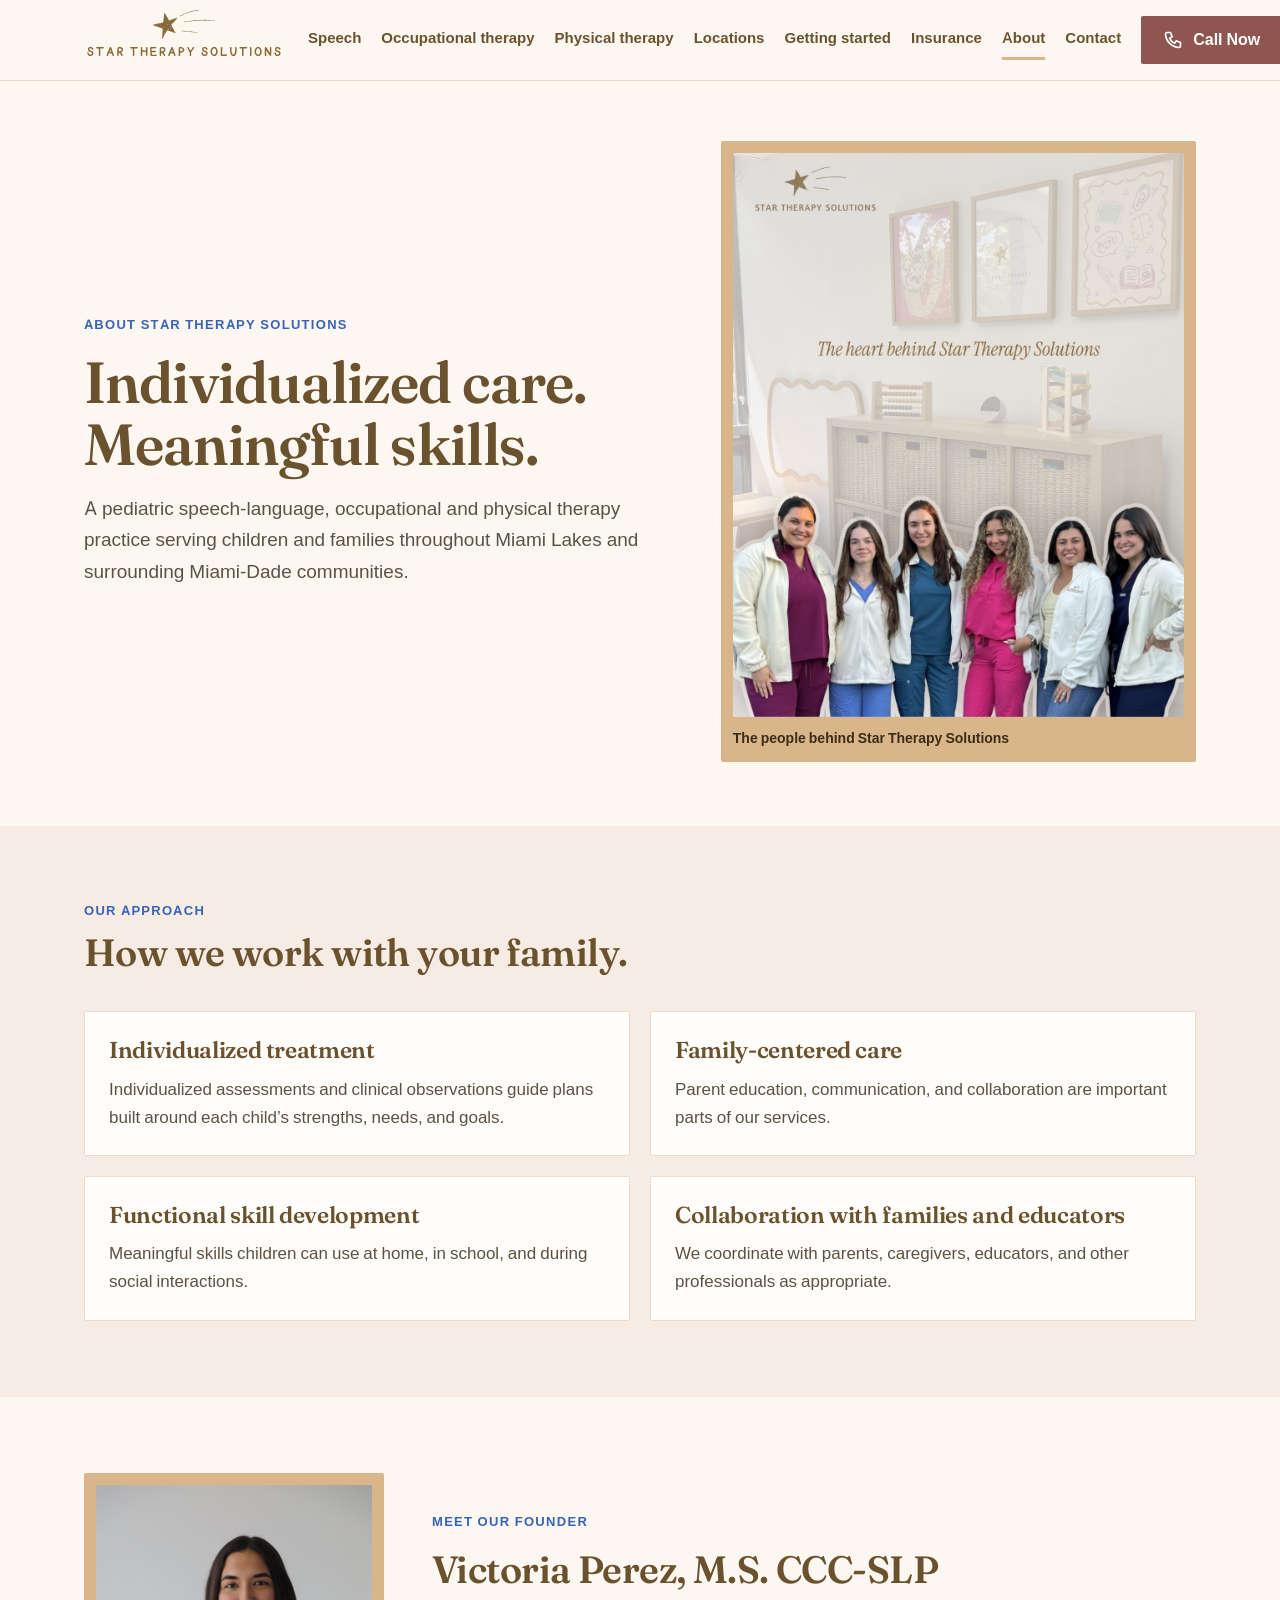
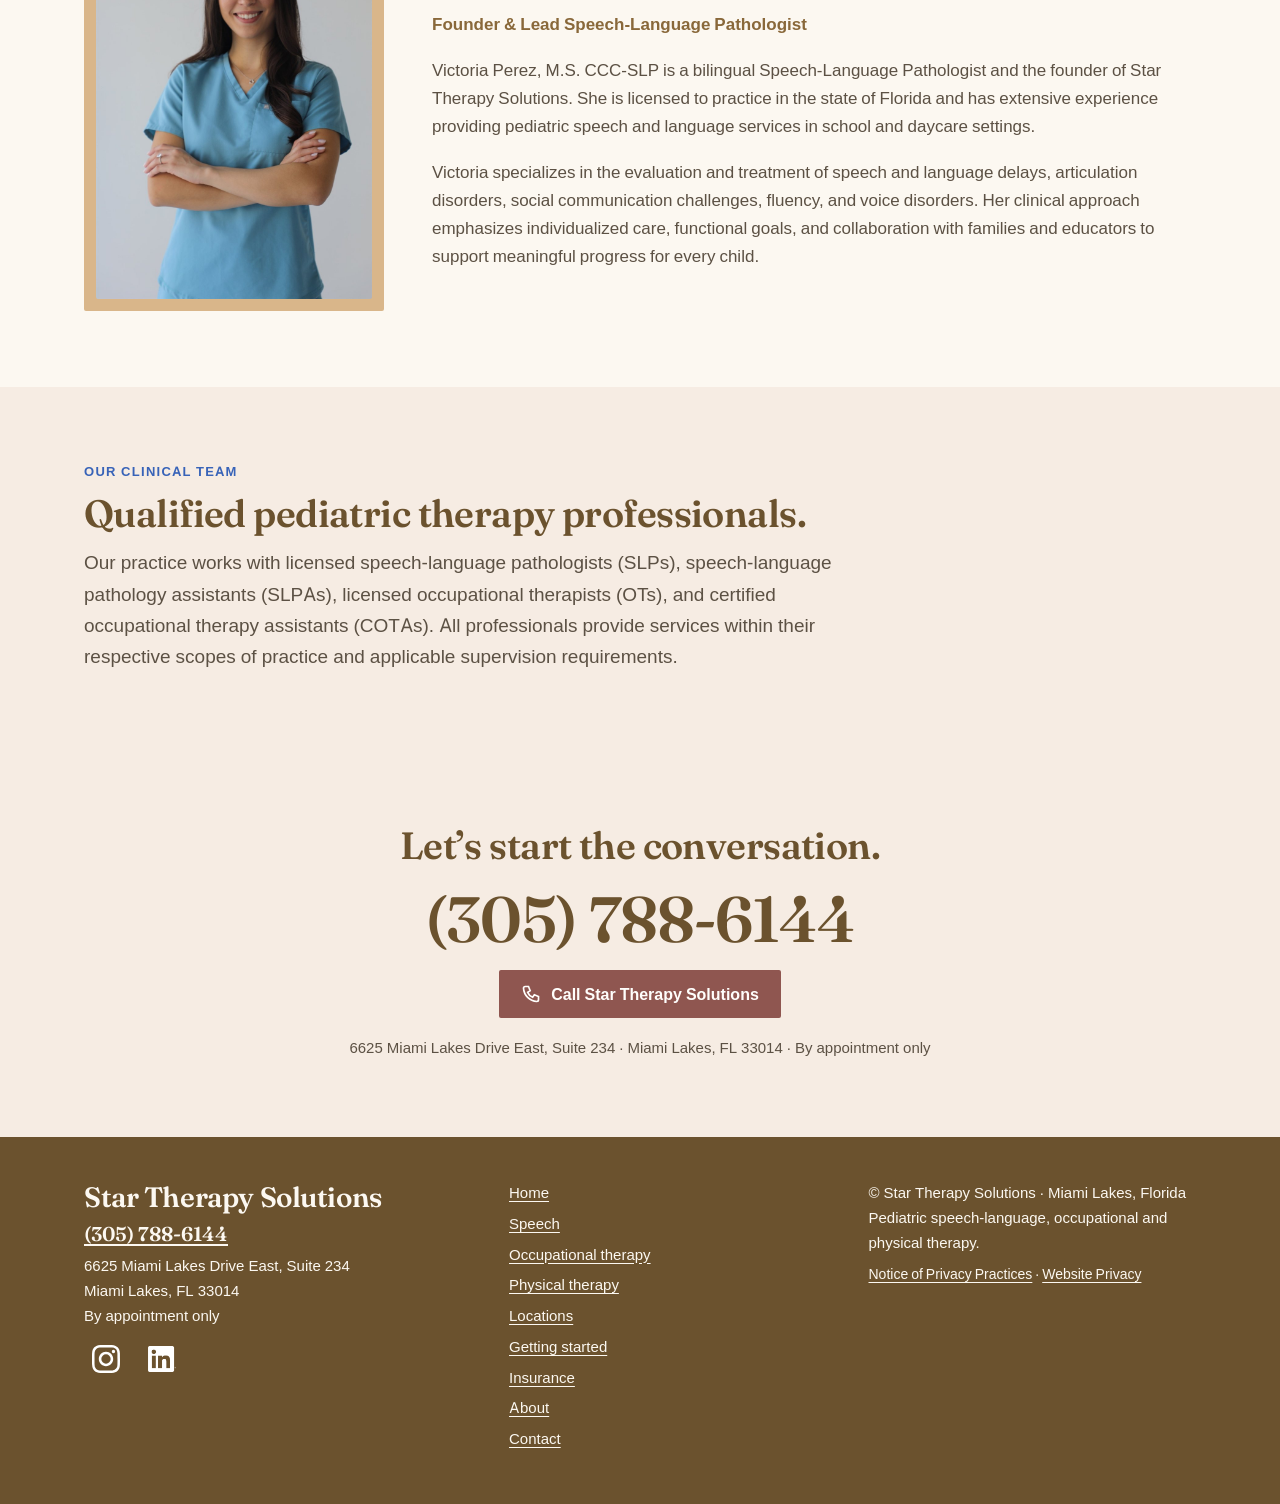
==== commit a1a772ac: "Add Privacy page and self-host fonts New /privacy/ page with Notice of Privacy Practices (placeholde" ====
--- a/about/index.html
+++ b/about/index.html
@@ -6,9 +6,7 @@
   <title>About Our Team | Star Therapy Solutions</title>
   <meta name="description" content="Star Therapy Solutions is a pediatric speech-language, occupational and physical therapy practice in Miami Lakes, founded by Victoria Perez, M.S. CCC-SLP.">
   <link rel="icon" href="../startherapy.svg" type="image/svg+xml">
-  <link rel="preconnect" href="https://fonts.googleapis.com">
-  <link rel="preconnect" href="https://fonts.gstatic.com" crossorigin>
-  <link rel="stylesheet" href="https://fonts.googleapis.com/css2?family=Fraunces:opsz,wght@9..144,600&amp;family=Public+Sans:wght@400;600;700&amp;display=swap">
+  <link rel="preload" href="../assets/fonts/fraunces-600-latin.woff2" as="font" type="font/woff2" crossorigin>
   <link rel="stylesheet" href="../assets/css/site.css">
 </head>
 <body>
@@ -106,7 +104,10 @@
         <nav class="footer-social" aria-label="Social media"><a href="https://www.instagram.com/startherapysolutions/" aria-label="Star Therapy Solutions on Instagram (opens in a new tab)" target="_blank" rel="noopener noreferrer"><img class="social-icon" src="../assets/images/instagram-glyph-black.svg" alt="" width="32" height="32" loading="lazy"></a><a href="https://www.linkedin.com/company/star-therapy-solutions/" aria-label="Star Therapy Solutions on LinkedIn (opens in a new tab)" target="_blank" rel="noopener noreferrer"><img class="social-icon" src="../assets/images/linkedin-in-black.png" alt="" width="32" height="32" loading="lazy"></a></nav>
       </div>
       <nav class="footer-links" aria-label="Footer"><a href="../">Home</a><a href="../speech-therapy/">Speech</a><a href="../occupational-therapy/">Occupational therapy</a><a href="../physical-therapy/">Physical therapy</a><a href="../locations/">Locations</a><a href="../getting-started/">Getting started</a><a href="../insurance-funding/">Insurance</a><a href="../about/">About</a><a href="../contact/">Contact</a></nav>
-      <p>© Star Therapy Solutions · Miami Lakes, Florida<br>Pediatric speech-language, occupational and physical therapy.</p>
+      <div class="stack-s">
+        <p>© Star Therapy Solutions · Miami Lakes, Florida<br>Pediatric speech-language, occupational and physical therapy.</p>
+        <p class="footer-legal"><a href="../privacy/#notice">Notice of Privacy Practices</a> · <a href="../privacy/#website">Website Privacy</a></p>
+      </div>
     </div>
   </footer>
   <div class="mobile-actions" aria-label="Quick contact"><a class="btn" href="tel:+13057886144"><svg class="icon" aria-hidden="true"><use href="../assets/icons/icons.svg#phone"></use></svg><span>Call Now</span></a><a class="btn ghost" href="../contact/">Contact details</a></div>
--- a/assets/css/site.css
+++ b/assets/css/site.css
@@ -1,6 +1,9 @@
 /* Star Therapy Solutions · Direction A (Warm)
    Owner palette (October 2026), Fraunces headlines, Public Sans text, 2px corners.
    Pastel tiles carry deep-bronze text; only rosewood and sage deep carry white text. */
+/* Fonts are self-hosted (SIL Open Font License, see assets/fonts/OFL-*.txt) so no visitor data goes to a font service. */
+@font-face{font-family:"Fraunces";font-style:normal;font-weight:600;font-display:swap;src:url("../fonts/fraunces-600-latin.woff2") format("woff2")}
+@font-face{font-family:"Public Sans";font-style:normal;font-weight:100 900;font-display:swap;src:url("../fonts/public-sans-latin.woff2") format("woff2")}
 :root{
   --cream:#FCF8F1; --sand:#F6ECE3; --card:#FFFDF9; --line:#EADBD0;
   --ink:#6B522E; --body:#5C5144; --logo:#89683A; --deep:#3B2C17;
@@ -54,7 +57,7 @@
 .mobile-nav nav .btn{margin-top:16px}
 
 /* Buttons */
-.btn{display:inline-flex;align-items:center;justify-content:center;gap:10px;min-height:48px;padding:13px 22px;background:var(--rose);color:#FFFEFC;font:700 16px/1.2 var(--text);text-decoration:none;border:0;border-radius:var(--r);transition:background .15s}
+.btn{display:inline-flex;align-items:center;justify-content:center;gap:10px;white-space:nowrap;min-height:48px;padding:13px 22px;background:var(--rose);color:#FFFEFC;font:700 16px/1.2 var(--text);text-decoration:none;border:0;border-radius:var(--r);transition:background .15s}
 .btn:hover{background:var(--rose-hover)}
 .btn .icon{width:20px;height:20px}
 .btn.ghost{background:transparent;color:var(--ink);border:2px solid var(--ink);padding:11px 20px}
@@ -150,8 +153,9 @@
 .footer-name{font:600 28px/1.15 var(--head);letter-spacing:-.015em}
 .footer-phone{font:600 20px var(--head)}
 .footer-social{display:flex;gap:12px}
-.footer-social a{display:inline-grid;place-items:center;width:44px;height:44px;background:var(--cream);border-radius:var(--r)}
-.social-icon{width:26px;height:26px;object-fit:contain}
+.footer-social a{display:inline-grid;place-items:center;width:44px;height:44px;border-radius:var(--r);transition:opacity .15s}
+.footer-social a:hover{opacity:.75}
+.social-icon{width:28px;height:28px;object-fit:contain;filter:invert(1)}
 
 /* Mobile call bar */
 .mobile-actions{display:none}
@@ -191,3 +195,7 @@
   .mobile-nav summary{padding:10px 12px}
 }
 @media (prefers-reduced-motion:reduce){html{scroll-behavior:auto}*{transition:none!important}}
+/* Privacy page and footer legal links */
+.legal > *{max-width:760px}
+.legal h3{margin-top:12px}
+.footer-legal{font-size:14px}
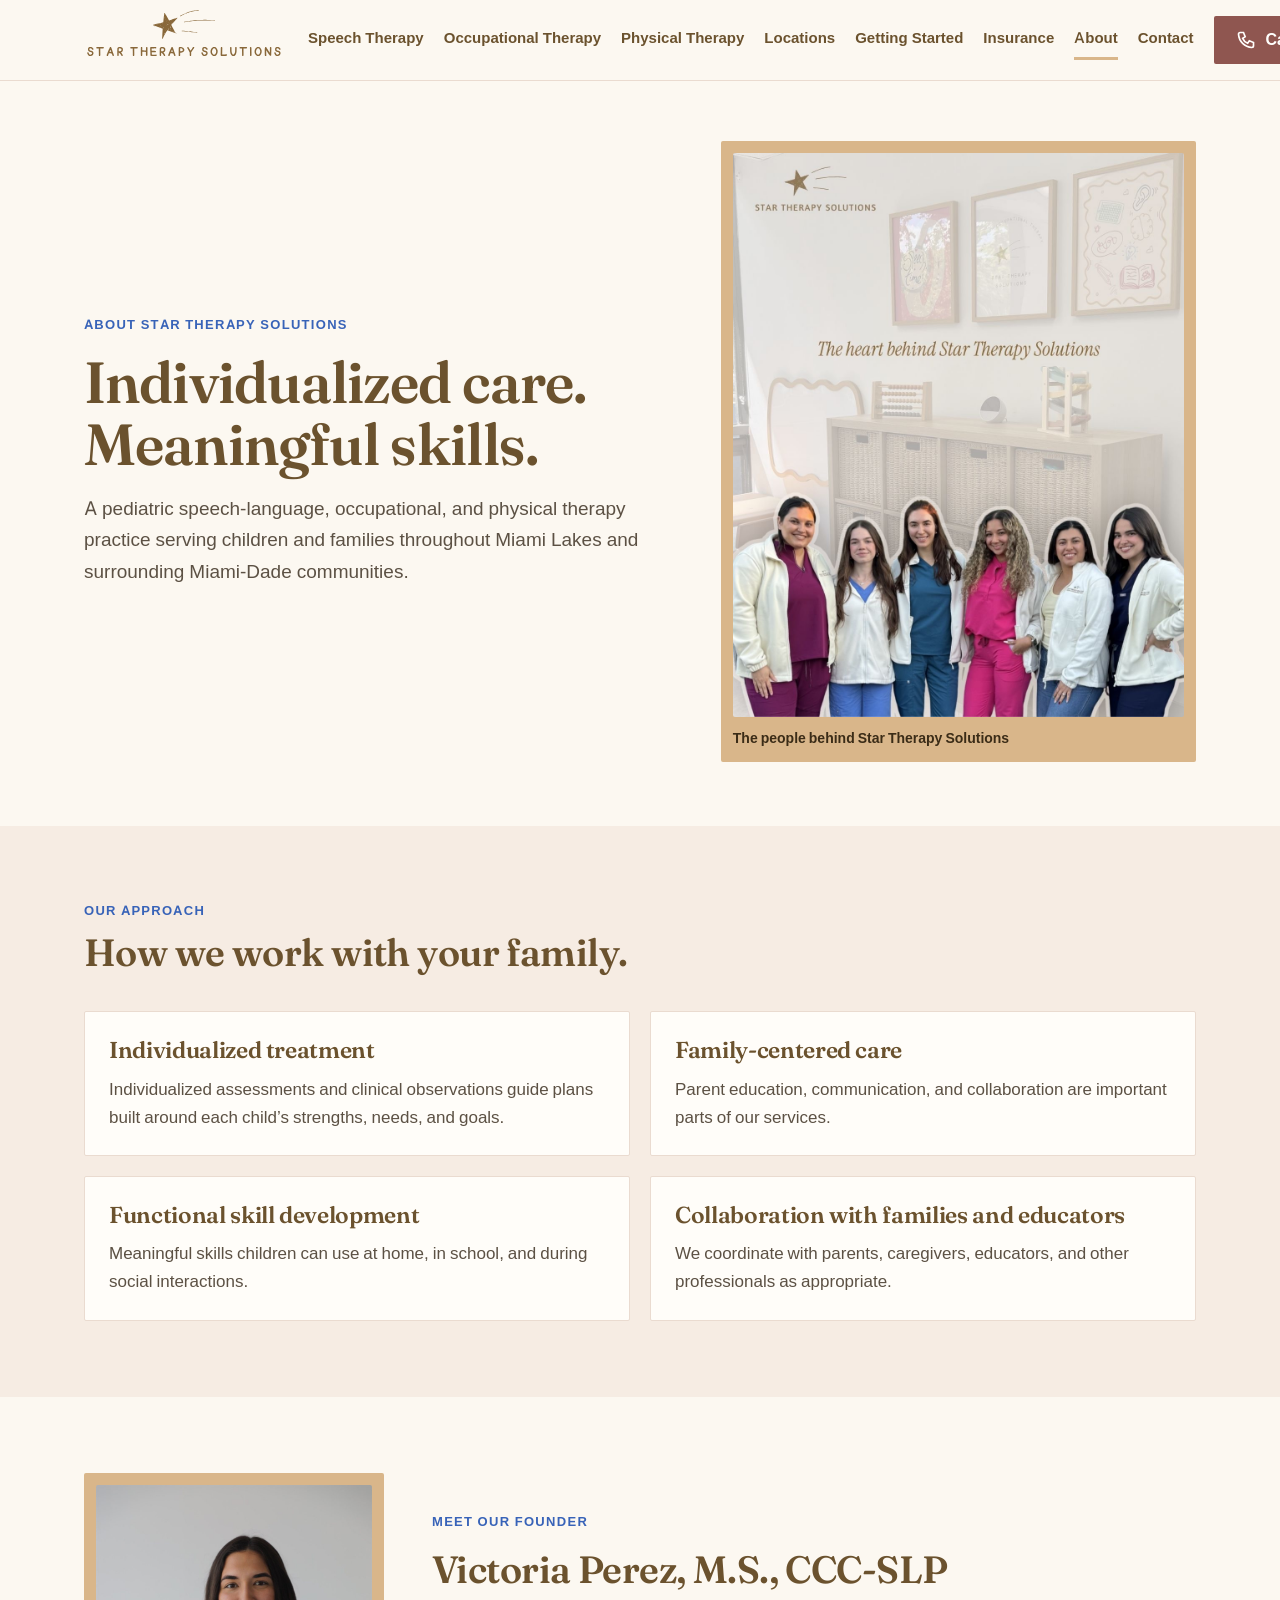
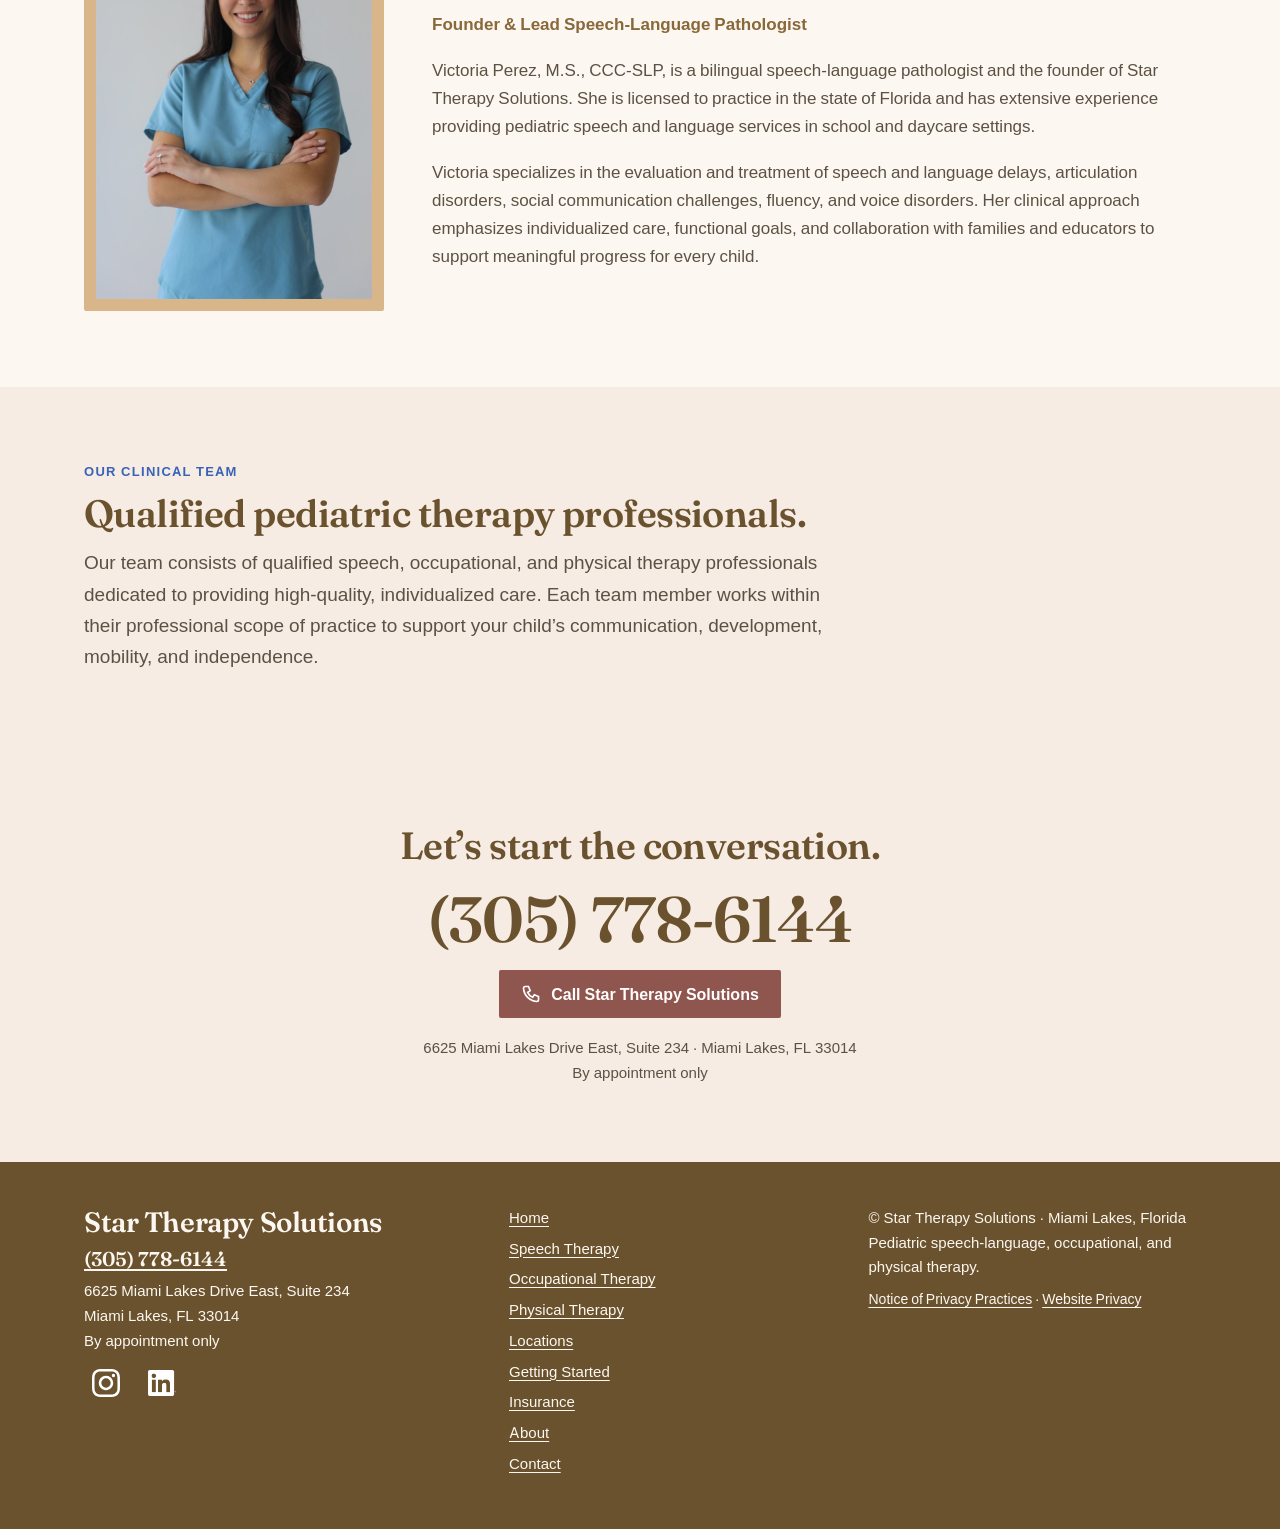
==== commit ffe910fd: "Apply owner-approved website proofreading and privacy updates" ====
--- a/about/index.html
+++ b/about/index.html
@@ -4,7 +4,7 @@
   <meta charset="utf-8">
   <meta name="viewport" content="width=device-width, initial-scale=1">
   <title>About Our Team | Star Therapy Solutions</title>
-  <meta name="description" content="Star Therapy Solutions is a pediatric speech-language, occupational and physical therapy practice in Miami Lakes, founded by Victoria Perez, M.S. CCC-SLP.">
+  <meta name="description" content="Star Therapy Solutions is a pediatric speech-language, occupational, and physical therapy practice in Miami Lakes, founded by Victoria Perez, M.S., CCC-SLP.">
   <link rel="icon" href="../startherapy.svg" type="image/svg+xml">
   <link rel="preload" href="../assets/fonts/fraunces-600-latin.woff2" as="font" type="font/woff2" crossorigin>
   <link rel="stylesheet" href="../assets/css/site.css">
@@ -15,28 +15,28 @@
     <div class="wrap bar">
       <a class="logo" href="../" aria-label="Star Therapy Solutions home"><img src="../startherapy.svg" alt="Star Therapy Solutions" width="1366" height="768"></a>
       <nav class="desktop-nav" aria-label="Main">
-        <a href="../speech-therapy/" style="--cur:var(--blush)">Speech</a>
-        <a href="../occupational-therapy/" style="--cur:var(--peri)">Occupational therapy</a>
-        <a href="../physical-therapy/" style="--cur:var(--clay)">Physical therapy</a>
+        <a href="../speech-therapy/" style="--cur:var(--blush)">Speech Therapy</a>
+        <a href="../occupational-therapy/" style="--cur:var(--peri)">Occupational Therapy</a>
+        <a href="../physical-therapy/" style="--cur:var(--clay)">Physical Therapy</a>
         <a href="../locations/" style="--cur:var(--mint)">Locations</a>
-        <a href="../getting-started/" style="--cur:var(--sage)">Getting started</a>
+        <a href="../getting-started/" style="--cur:var(--sage)">Getting Started</a>
         <a href="../insurance-funding/" style="--cur:var(--lavender)">Insurance</a>
         <a href="../about/" style="--cur:var(--latte)" aria-current="page">About</a>
         <a href="../contact/" style="--cur:var(--rose)">Contact</a>
-        <a class="btn" href="tel:+13057886144"><svg class="icon" aria-hidden="true"><use href="../assets/icons/icons.svg#phone"></use></svg><span>Call Now</span></a>
+        <a class="btn" href="tel:+13057786144"><svg class="icon" aria-hidden="true"><use href="../assets/icons/icons.svg#phone"></use></svg><span>Call Now</span></a>
       </nav>
       <details class="mobile-nav">
         <summary><svg class="icon" aria-hidden="true"><use href="../assets/icons/icons.svg#menu"></use></svg><span>Menu</span></summary>
         <nav aria-label="Mobile navigation">
-        <a href="../speech-therapy/" style="--cur:var(--blush)">Speech</a>
-        <a href="../occupational-therapy/" style="--cur:var(--peri)">Occupational therapy</a>
-        <a href="../physical-therapy/" style="--cur:var(--clay)">Physical therapy</a>
+        <a href="../speech-therapy/" style="--cur:var(--blush)">Speech Therapy</a>
+        <a href="../occupational-therapy/" style="--cur:var(--peri)">Occupational Therapy</a>
+        <a href="../physical-therapy/" style="--cur:var(--clay)">Physical Therapy</a>
         <a href="../locations/" style="--cur:var(--mint)">Locations</a>
-        <a href="../getting-started/" style="--cur:var(--sage)">Getting started</a>
+        <a href="../getting-started/" style="--cur:var(--sage)">Getting Started</a>
         <a href="../insurance-funding/" style="--cur:var(--lavender)">Insurance</a>
         <a href="../about/" style="--cur:var(--latte)" aria-current="page">About</a>
         <a href="../contact/" style="--cur:var(--rose)">Contact</a>
-        <a class="btn" href="tel:+13057886144"><svg class="icon" aria-hidden="true"><use href="../assets/icons/icons.svg#phone"></use></svg><span>Call Now</span></a>
+        <a class="btn" href="tel:+13057786144"><svg class="icon" aria-hidden="true"><use href="../assets/icons/icons.svg#phone"></use></svg><span>Call Now</span></a>
         </nav>
       </details>
     </div>
@@ -48,7 +48,7 @@
         <div class="stack">
           <p class="eyebrow">About Star Therapy Solutions</p>
           <h1 id="about-title">Individualized care. Meaningful skills.</h1>
-          <p class="lede">A pediatric speech-language, occupational and physical therapy practice serving children and families throughout Miami Lakes and surrounding Miami-Dade communities.</p>
+          <p class="lede">A pediatric speech-language, occupational, and physical therapy practice serving children and families throughout Miami Lakes and surrounding Miami-Dade communities.</p>
         </div>
         <figure class="team-photo"><img src="../Team_StartTherapy.JPEG" alt="The Star Therapy Solutions team pictured together at the practice." width="1080" height="1350"><figcaption>The people behind Star Therapy Solutions</figcaption></figure>
       </div>
@@ -71,9 +71,9 @@
         <figure class="founder-photo"><img src="../assets/images/victoria-perez.jpg" alt="Victoria Perez, smiling, in teal scrubs with her arms crossed." width="900" height="1350" loading="lazy"></figure>
         <div class="stack">
           <p class="eyebrow">Meet our founder</p>
-          <h2 id="founder-heading">Victoria Perez, M.S. CCC-SLP</h2>
+          <h2 id="founder-heading">Victoria Perez, M.S., CCC-SLP</h2>
           <p class="role">Founder &amp; Lead Speech-Language Pathologist</p>
-          <p>Victoria Perez, M.S. CCC-SLP is a bilingual Speech-Language Pathologist and the founder of Star Therapy Solutions. She is licensed to practice in the state of Florida and has extensive experience providing pediatric speech and language services in school and daycare settings.</p>
+          <p>Victoria Perez, M.S., CCC-SLP, is a bilingual speech-language pathologist and the founder of Star Therapy Solutions. She is licensed to practice in the state of Florida and has extensive experience providing pediatric speech and language services in school and daycare settings.</p>
           <p>Victoria specializes in the evaluation and treatment of speech and language delays, articulation disorders, social communication challenges, fluency, and voice disorders. Her clinical approach emphasizes individualized care, functional goals, and collaboration with families and educators to support meaningful progress for every child.</p>
         </div>
       </div>
@@ -81,16 +81,16 @@
 
     <section class="alt" aria-labelledby="clinical-title">
       <div class="wrap stack">
-        <div class="section-head"><p class="eyebrow">Our clinical team</p><h2 id="clinical-title">Qualified pediatric therapy professionals.</h2><p class="lede">Our practice works with licensed speech-language pathologists (SLPs), speech-language pathology assistants (SLPAs), licensed occupational therapists (OTs), and certified occupational therapy assistants (COTAs). All professionals provide services within their respective scopes of practice and applicable supervision requirements.</p></div>
+        <div class="section-head"><p class="eyebrow">Our clinical team</p><h2 id="clinical-title">Qualified pediatric therapy professionals.</h2><p class="lede">Our team consists of qualified speech, occupational, and physical therapy professionals dedicated to providing high-quality, individualized care. Each team member works within their professional scope of practice to support your child’s communication, development, mobility, and independence.</p></div>
       </div>
     </section>
 
     <section class="cta" aria-labelledby="cta-heading">
       <div class="wrap stack center">
         <h2 id="cta-heading">Let’s start the conversation.</h2>
-        <p class="phone-big"><a href="tel:+13057886144">(305) 788-6144</a></p>
-        <a class="btn" href="tel:+13057886144"><svg class="icon" aria-hidden="true"><use href="../assets/icons/icons.svg#phone"></use></svg><span>Call Star Therapy Solutions</span></a>
-        <p class="small">6625 Miami Lakes Drive East, Suite 234 · Miami Lakes, FL 33014 · By appointment only</p>
+        <p class="phone-big"><a href="tel:+13057786144">(305) 778-6144</a></p>
+        <a class="btn" href="tel:+13057786144"><svg class="icon" aria-hidden="true"><use href="../assets/icons/icons.svg#phone"></use></svg><span>Call Star Therapy Solutions</span></a>
+        <p class="small">6625 Miami Lakes Drive East, Suite 234 · Miami Lakes, FL 33014<br>By appointment only</p>
       </div>
     </section>
   </main>
@@ -99,18 +99,18 @@
     <div class="wrap footer-grid">
       <div class="stack-s">
         <p class="footer-name">Star Therapy Solutions</p>
-        <p class="footer-phone"><a href="tel:+13057886144">(305) 788-6144</a></p>
+        <p class="footer-phone"><a href="tel:+13057786144">(305) 778-6144</a></p>
         <address>6625 Miami Lakes Drive East, Suite 234<br>Miami Lakes, FL 33014<br>By appointment only</address>
         <nav class="footer-social" aria-label="Social media"><a href="https://www.instagram.com/startherapysolutions/" aria-label="Star Therapy Solutions on Instagram (opens in a new tab)" target="_blank" rel="noopener noreferrer"><img class="social-icon" src="../assets/images/instagram-glyph-black.svg" alt="" width="32" height="32" loading="lazy"></a><a href="https://www.linkedin.com/company/star-therapy-solutions/" aria-label="Star Therapy Solutions on LinkedIn (opens in a new tab)" target="_blank" rel="noopener noreferrer"><img class="social-icon" src="../assets/images/linkedin-in-black.png" alt="" width="32" height="32" loading="lazy"></a></nav>
       </div>
-      <nav class="footer-links" aria-label="Footer"><a href="../">Home</a><a href="../speech-therapy/">Speech</a><a href="../occupational-therapy/">Occupational therapy</a><a href="../physical-therapy/">Physical therapy</a><a href="../locations/">Locations</a><a href="../getting-started/">Getting started</a><a href="../insurance-funding/">Insurance</a><a href="../about/">About</a><a href="../contact/">Contact</a></nav>
+      <nav class="footer-links" aria-label="Footer"><a href="../">Home</a><a href="../speech-therapy/">Speech Therapy</a><a href="../occupational-therapy/">Occupational Therapy</a><a href="../physical-therapy/">Physical Therapy</a><a href="../locations/">Locations</a><a href="../getting-started/">Getting Started</a><a href="../insurance-funding/">Insurance</a><a href="../about/">About</a><a href="../contact/">Contact</a></nav>
       <div class="stack-s">
-        <p>© Star Therapy Solutions · Miami Lakes, Florida<br>Pediatric speech-language, occupational and physical therapy.</p>
+        <p>© Star Therapy Solutions · Miami Lakes, Florida<br>Pediatric speech-language, occupational, and physical therapy.</p>
         <p class="footer-legal"><a href="../privacy/#notice">Notice of Privacy Practices</a> · <a href="../privacy/#website">Website Privacy</a></p>
       </div>
     </div>
   </footer>
-  <div class="mobile-actions" aria-label="Quick contact"><a class="btn" href="tel:+13057886144"><svg class="icon" aria-hidden="true"><use href="../assets/icons/icons.svg#phone"></use></svg><span>Call Now</span></a><a class="btn ghost" href="../contact/">Contact details</a></div>
+  <div class="mobile-actions" aria-label="Quick contact"><a class="btn" href="tel:+13057786144"><svg class="icon" aria-hidden="true"><use href="../assets/icons/icons.svg#phone"></use></svg><span>Call Now</span></a><a class="btn ghost" href="../contact/">Contact details</a></div>
   <script src="../assets/js/navigation.js"></script>
 </body>
 </html>
--- a/assets/css/site.css
+++ b/assets/css/site.css
@@ -96,6 +96,9 @@
 .tile:hover{transform:translateY(-3px)}
 .tile h3{font-size:clamp(24px,2.6vw,30px);color:var(--deep)}
 .tile .more{font-weight:700;margin-top:4px}
+.tile .btn.more{align-self:flex-start;white-space:normal;text-align:center;max-width:100%}
+.download-notice{white-space:normal;max-width:100%;text-align:center}
+.panel .btn{align-self:flex-start;white-space:normal}
 .tile.speech{background:var(--blush)}
 .tile.ot{background:var(--peri)}
 .tile.pt{background:var(--clay)}
@@ -156,6 +159,7 @@
 .footer-social a{display:inline-grid;place-items:center;width:44px;height:44px;border-radius:var(--r);transition:opacity .15s}
 .footer-social a:hover{opacity:.75}
 .social-icon{width:28px;height:28px;object-fit:contain;filter:invert(1)}
+.btn .social-icon{width:20px;height:20px;flex-shrink:0}
 
 /* Mobile call bar */
 .mobile-actions{display:none}
@@ -196,6 +200,6 @@
 }
 @media (prefers-reduced-motion:reduce){html{scroll-behavior:auto}*{transition:none!important}}
 /* Privacy page and footer legal links */
-.legal > *{max-width:760px}
+.legal > *{max-width:760px;overflow-wrap:anywhere}
 .legal h3{margin-top:12px}
 .footer-legal{font-size:14px}
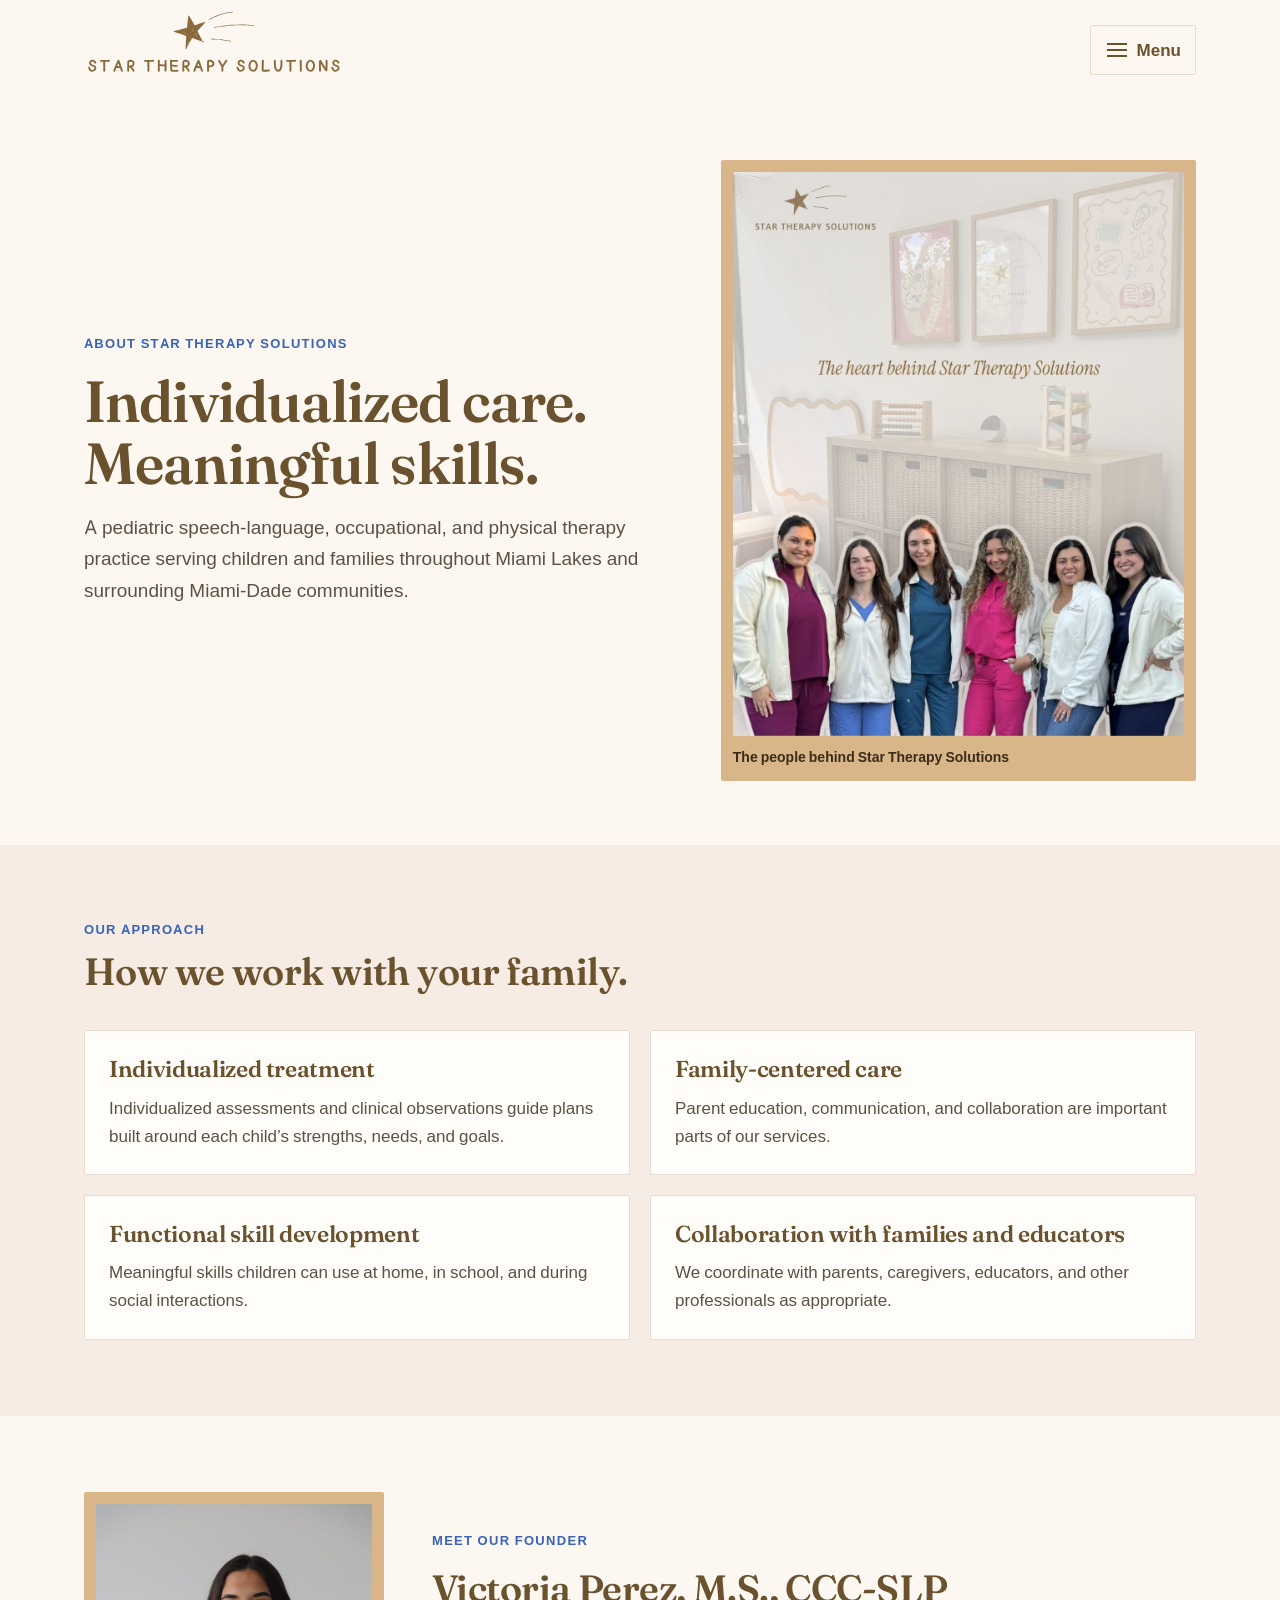
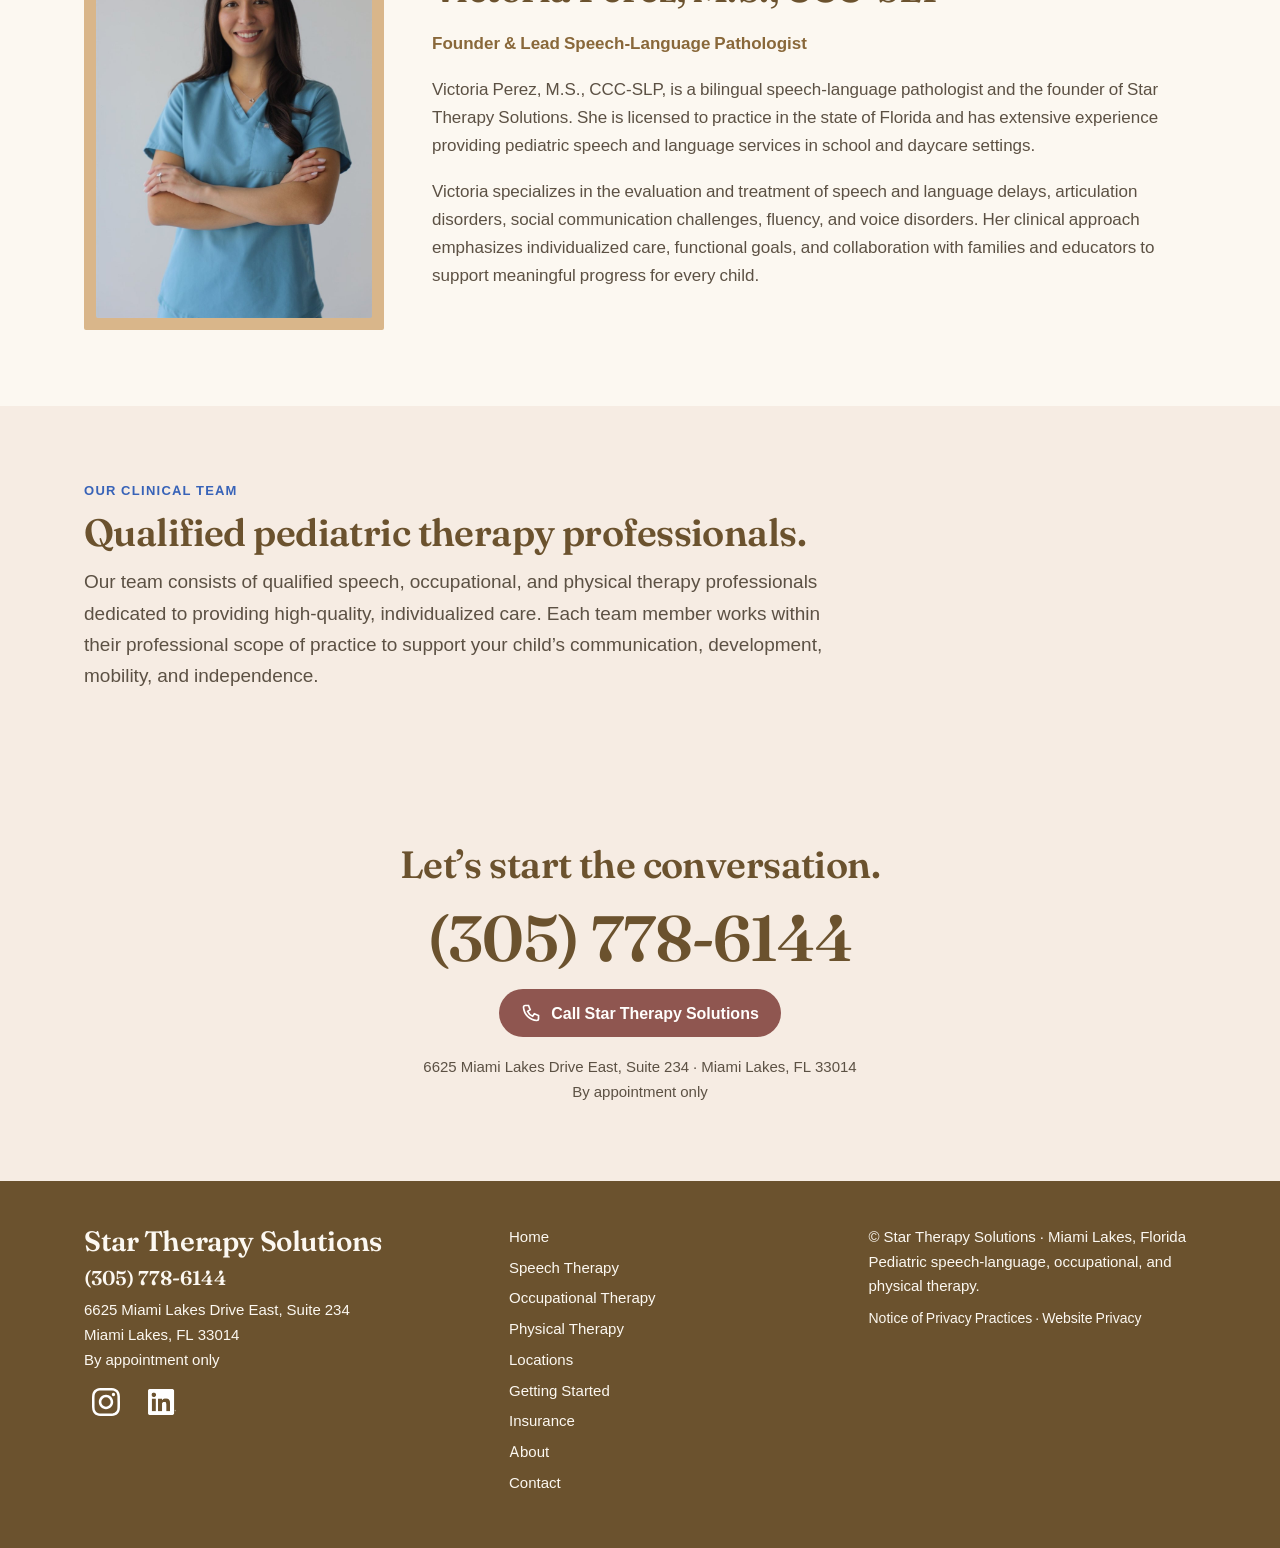
==== commit c8459277: "Polish site styling and set logo link preview" ====
--- a/about/index.html
+++ b/about/index.html
@@ -5,6 +5,21 @@
   <meta name="viewport" content="width=device-width, initial-scale=1">
   <title>About Our Team | Star Therapy Solutions</title>
   <meta name="description" content="Star Therapy Solutions is a pediatric speech-language, occupational, and physical therapy practice in Miami Lakes, founded by Victoria Perez, M.S., CCC-SLP.">
+  <meta property="og:type" content="website">
+  <meta property="og:site_name" content="Star Therapy Solutions">
+  <meta property="og:title" content="About Our Team | Star Therapy Solutions">
+  <meta property="og:description" content="Star Therapy Solutions is a pediatric speech-language, occupational, and physical therapy practice in Miami Lakes, founded by Victoria Perez, M.S., CCC-SLP.">
+  <meta property="og:url" content="https://aperez2313.github.io/StarTherapyV3/about/">
+  <meta property="og:image" content="https://aperez2313.github.io/StarTherapyV3/assets/images/star-therapy-share-logo.png">
+  <meta property="og:image:type" content="image/png">
+  <meta property="og:image:width" content="1100">
+  <meta property="og:image:height" content="578">
+  <meta property="og:image:alt" content="Star Therapy Solutions logo on a cream background">
+  <meta name="twitter:card" content="summary_large_image">
+  <meta name="twitter:title" content="About Our Team | Star Therapy Solutions">
+  <meta name="twitter:description" content="Star Therapy Solutions is a pediatric speech-language, occupational, and physical therapy practice in Miami Lakes, founded by Victoria Perez, M.S., CCC-SLP.">
+  <meta name="twitter:image" content="https://aperez2313.github.io/StarTherapyV3/assets/images/star-therapy-share-logo.png">
+  <meta name="twitter:image:alt" content="Star Therapy Solutions logo on a cream background">
   <link rel="icon" href="../startherapy.svg" type="image/svg+xml">
   <link rel="preload" href="../assets/fonts/fraunces-600-latin.woff2" as="font" type="font/woff2" crossorigin>
   <link rel="stylesheet" href="../assets/css/site.css">
--- a/assets/css/site.css
+++ b/assets/css/site.css
@@ -40,10 +40,10 @@
 .icon{width:24px;height:24px;flex:none;fill:none;stroke:currentColor;stroke-width:2;stroke-linecap:square;stroke-linejoin:miter}
 
 /* Header */
-.site-header{position:sticky;top:0;z-index:20;background:rgba(252,248,241,.96);backdrop-filter:blur(10px);border-bottom:1px solid var(--line)}
-.bar{display:flex;align-items:center;gap:24px;min-height:80px;position:relative}
-.logo{display:block;width:200px;height:62px;overflow:hidden;flex:none}
-.logo img{width:200px;transform:translateY(-24px)}
+.site-header{position:sticky;top:0;z-index:20;background:var(--cream)}
+.bar{display:flex;align-items:center;gap:24px;min-height:100px;position:relative}
+.logo{display:block;width:260px;height:81px;overflow:hidden;flex:none}
+.logo img{width:260px;transform:translateY(-31px)}
 .desktop-nav{margin-left:auto;display:flex;align-items:center;gap:20px}
 .desktop-nav a:not(.btn){color:var(--ink);text-decoration:none;font-weight:600;font-size:15px;padding-block:6px;border-bottom:3px solid transparent;white-space:nowrap}
 .desktop-nav a:not(.btn):hover{border-bottom-color:var(--line)}
@@ -57,7 +57,7 @@
 .mobile-nav nav .btn{margin-top:16px}
 
 /* Buttons */
-.btn{display:inline-flex;align-items:center;justify-content:center;gap:10px;white-space:nowrap;min-height:48px;padding:13px 22px;background:var(--rose);color:#FFFEFC;font:700 16px/1.2 var(--text);text-decoration:none;border:0;border-radius:var(--r);transition:background .15s}
+.btn{display:inline-flex;align-items:center;justify-content:center;gap:10px;white-space:nowrap;min-height:48px;padding:13px 22px;background:var(--rose);color:#FFFEFC;font:700 16px/1.2 var(--text);text-decoration:none;border:0;border-radius:999px;transition:background .15s}
 .btn:hover{background:var(--rose-hover)}
 .btn .icon{width:20px;height:20px}
 .btn.ghost{background:transparent;color:var(--ink);border:2px solid var(--ink);padding:11px 20px}
@@ -168,7 +168,7 @@
   .tiles{grid-template-columns:1fr 1fr}
   .tiles .tile:last-child{grid-column:1 / -1;min-height:220px}
 }
-@media (max-width:1260px){
+@media (max-width:1440px){
   .desktop-nav{display:none}
   .mobile-nav{display:block}
 }
@@ -187,15 +187,15 @@
 }
 @media (max-width:420px){
   .wrap{padding-inline:18px}
-  .logo{width:170px;height:53px}
-  .logo img{width:170px;transform:translateY(-20px)}
+  .logo{width:210px;height:65px}
+  .logo img{width:210px;transform:translateY(-25px)}
   .hero .actions{flex-direction:column;align-items:stretch}
   .card.row{flex-direction:column}
 }
 @media (max-width:360px){
   .bar{gap:12px}
-  .logo{width:138px;height:43px}
-  .logo img{width:138px;transform:translateY(-16px)}
+  .logo{width:185px;height:58px}
+  .logo img{width:185px;transform:translateY(-22px)}
   .mobile-nav summary{padding:10px 12px}
 }
 @media (prefers-reduced-motion:reduce){html{scroll-behavior:auto}*{transition:none!important}}
@@ -203,3 +203,5 @@
 .legal > *{max-width:760px;overflow-wrap:anywhere}
 .legal h3{margin-top:12px}
 .footer-legal{font-size:14px}
+.site-footer a{text-decoration:none}
+.site-footer a:hover,.site-footer a:focus-visible{text-decoration:underline}
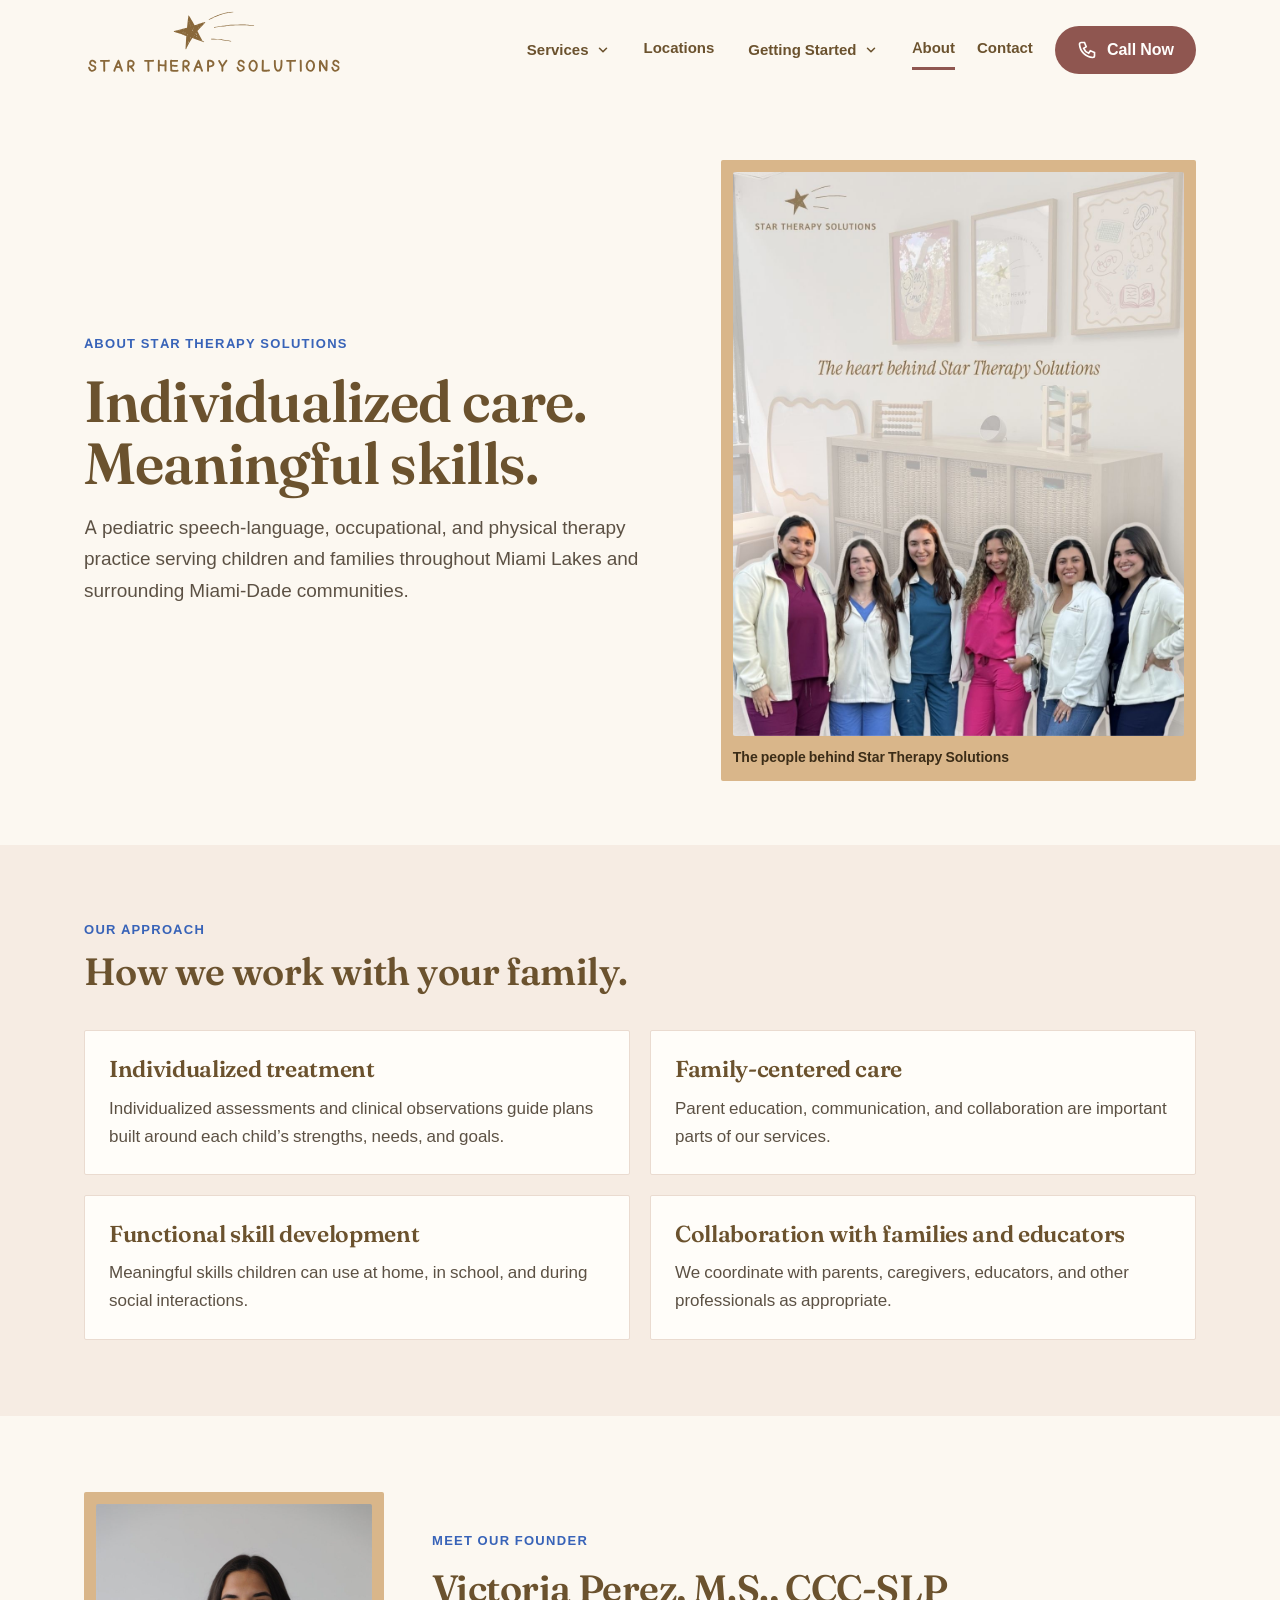
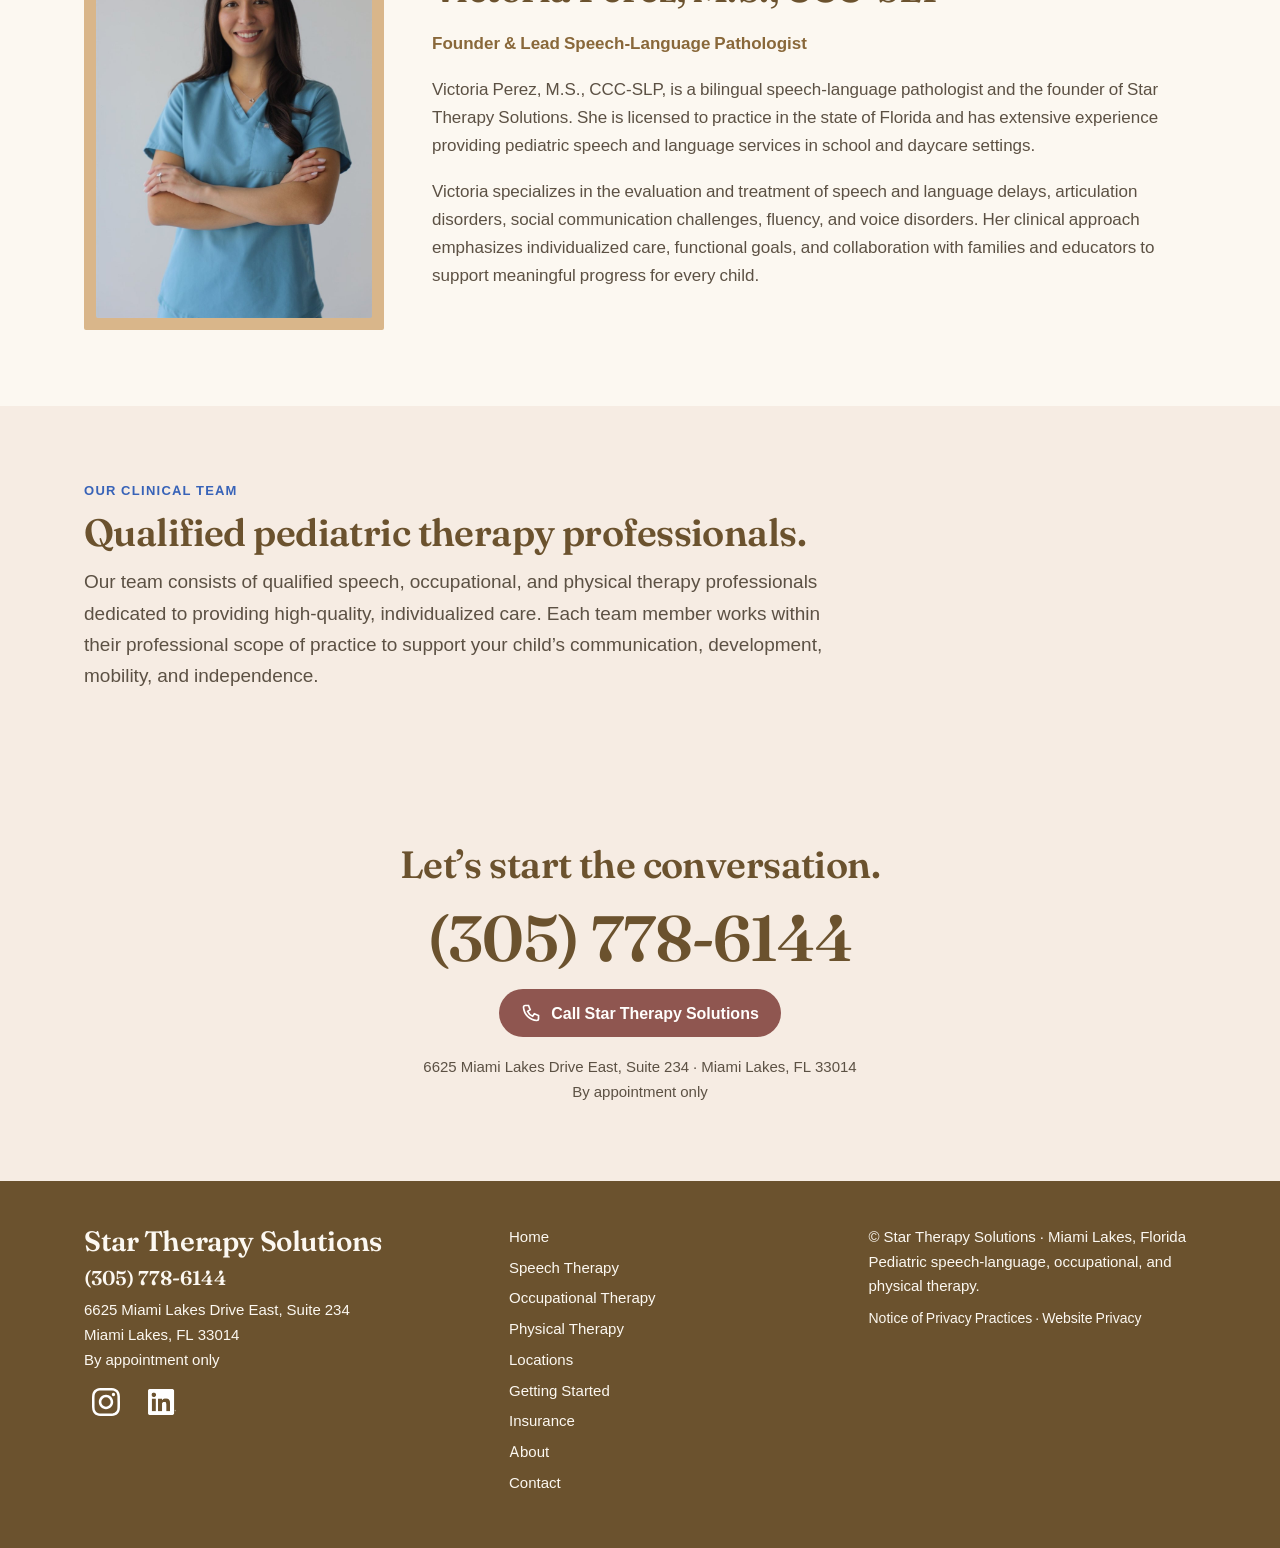
==== commit 596b403c: "Add branded grouped menus and simplify public privacy notice" ====
--- a/about/index.html
+++ b/about/index.html
@@ -30,14 +30,7 @@
     <div class="wrap bar">
       <a class="logo" href="../" aria-label="Star Therapy Solutions home"><img src="../startherapy.svg" alt="Star Therapy Solutions" width="1366" height="768"></a>
       <nav class="desktop-nav" aria-label="Main">
-        <a href="../speech-therapy/" style="--cur:var(--blush)">Speech Therapy</a>
-        <a href="../occupational-therapy/" style="--cur:var(--peri)">Occupational Therapy</a>
-        <a href="../physical-therapy/" style="--cur:var(--clay)">Physical Therapy</a>
-        <a href="../locations/" style="--cur:var(--mint)">Locations</a>
-        <a href="../getting-started/" style="--cur:var(--sage)">Getting Started</a>
-        <a href="../insurance-funding/" style="--cur:var(--lavender)">Insurance</a>
-        <a href="../about/" style="--cur:var(--latte)" aria-current="page">About</a>
-        <a href="../contact/" style="--cur:var(--rose)">Contact</a>
+        <details class="nav-group"><summary>Services<svg class="nav-chevron" viewBox="0 0 16 16" aria-hidden="true" focusable="false"><path d="m4 6 4 4 4-4"/></svg></summary><div class="nav-dropdown mega-menu"><div class="mega-column"><p class="mega-heading">Therapy for your child</p><a class="mega-link" href="../speech-therapy/"><span class="mega-icon" style="background:var(--blush)"><svg class="icon" aria-hidden="true"><use href="../assets/icons/icons.svg#speech"></use></svg></span><span><span class="mega-name">Speech Therapy</span><span class="mega-description">Communication and language skills</span></span></a><a class="mega-link" href="../occupational-therapy/"><span class="mega-icon" style="background:var(--peri)"><svg class="icon" aria-hidden="true"><use href="../assets/icons/icons.svg#ot"></use></svg></span><span><span class="mega-name">Occupational Therapy</span><span class="mega-description">Skills for everyday activities</span></span></a><a class="mega-link" href="../physical-therapy/"><span class="mega-icon" style="background:var(--clay)"><svg class="icon" aria-hidden="true"><use href="../assets/icons/icons.svg#pt"></use></svg></span><span><span class="mega-name">Physical Therapy</span><span class="mega-description">Movement, balance, and mobility</span></span></a></div><div class="mega-column"><p class="mega-heading">Explore care with us</p><a class="mega-link" href="../locations/"><span class="mega-icon" style="background:var(--mint)"><svg class="icon" aria-hidden="true"><use href="../assets/icons/icons.svg#map"></use></svg></span><span><span class="mega-name">Where We Work</span><span class="mega-description">Schools, daycares, and our office</span></span></a><a class="mega-link" href="../about/" aria-current="page"><span class="mega-icon" style="background:var(--latte)"><svg class="icon" aria-hidden="true"><use href="../assets/icons/icons.svg#team"></use></svg></span><span><span class="mega-name">Meet Our Team</span><span class="mega-description">The people behind Star Therapy</span></span></a><a class="mega-link" href="../getting-started/"><span class="mega-icon" style="background:var(--sage)"><svg class="icon" aria-hidden="true"><use href="../assets/icons/icons.svg#progress"></use></svg></span><span><span class="mega-name">Getting Started</span><span class="mega-description">Find your family’s next step</span></span></a></div></div></details><a href="../locations/">Locations</a><details class="nav-group"><summary>Getting Started<svg class="nav-chevron" viewBox="0 0 16 16" aria-hidden="true" focusable="false"><path d="m4 6 4 4 4-4"/></svg></summary><div class="nav-dropdown mega-menu"><div class="mega-column"><p class="mega-heading">Take the first step</p><a class="mega-link" href="../getting-started/"><span class="mega-icon" style="background:var(--sage)"><svg class="icon" aria-hidden="true"><use href="../assets/icons/icons.svg#progress"></use></svg></span><span><span class="mega-name">Getting Started</span><span class="mega-description">Learn what comes next</span></span></a><a class="mega-link" href="../contact/"><span class="mega-icon" style="background:var(--blush)"><svg class="icon" aria-hidden="true"><use href="../assets/icons/icons.svg#phone"></use></svg></span><span><span class="mega-name">Contact Our Team</span><span class="mega-description">Call to discuss your child’s needs</span></span></a></div><div class="mega-column"><p class="mega-heading">Plan your care</p><a class="mega-link" href="../insurance-funding/"><span class="mega-icon" style="background:var(--lavender)"><svg class="icon" aria-hidden="true"><use href="../assets/icons/icons.svg#shield"></use></svg></span><span><span class="mega-name">Insurance and Funding</span><span class="mega-description">Explore payment and funding options</span></span></a><a class="mega-link" href="../locations/"><span class="mega-icon" style="background:var(--mint)"><svg class="icon" aria-hidden="true"><use href="../assets/icons/icons.svg#map"></use></svg></span><span><span class="mega-name">Service Locations</span><span class="mega-description">Find out where we provide therapy</span></span></a></div></div></details><a href="../about/" aria-current="page">About</a><a href="../contact/">Contact</a>
         <a class="btn" href="tel:+13057786144"><svg class="icon" aria-hidden="true"><use href="../assets/icons/icons.svg#phone"></use></svg><span>Call Now</span></a>
       </nav>
       <details class="mobile-nav">
--- a/assets/css/site.css
+++ b/assets/css/site.css
@@ -28,7 +28,7 @@
 h2{font-size:clamp(28px,3.2vw,38px);line-height:1.12}
 h3,.h3{font-size:clamp(20px,2vw,23px);line-height:1.25}
 a{color:var(--peri-deep);text-underline-offset:3px}
-a:focus-visible,button:focus-visible,summary:focus-visible,video:focus-visible{outline:3px solid var(--peri-deep);outline-offset:3px}
+a:focus-visible,button:focus-visible,summary:focus-visible,video:focus-visible{box-shadow:0 0 0 3px #fff;outline:3px solid #171717;outline-offset:3px}
 .sr-only{position:absolute;width:1px;height:1px;padding:0;margin:-1px;overflow:hidden;clip-path:inset(50%);white-space:nowrap;border:0}
 .skip-link{position:fixed;top:8px;left:8px;transform:translateY(-160%);z-index:100;background:var(--card);color:var(--ink);padding:12px 20px;border:2px solid var(--ink);border-radius:var(--r)}
 .skip-link:focus{transform:translateY(0)}
@@ -41,7 +41,7 @@
 
 /* Header */
 .site-header{position:sticky;top:0;z-index:20;background:var(--cream)}
-.bar{display:flex;align-items:center;gap:24px;min-height:100px;position:relative}
+.bar{display:flex;flex-wrap:wrap;align-items:center;gap:24px;min-height:100px;position:relative}
 .logo{display:block;width:260px;height:81px;overflow:hidden;flex:none}
 .logo img{width:260px;transform:translateY(-31px)}
 .desktop-nav{margin-left:auto;display:flex;align-items:center;gap:20px}
@@ -57,7 +57,7 @@
 .mobile-nav nav .btn{margin-top:16px}
 
 /* Buttons */
-.btn{display:inline-flex;align-items:center;justify-content:center;gap:10px;white-space:nowrap;min-height:48px;padding:13px 22px;background:var(--rose);color:#FFFEFC;font:700 16px/1.2 var(--text);text-decoration:none;border:0;border-radius:999px;transition:background .15s}
+.btn{display:inline-flex;align-items:center;justify-content:center;gap:10px;white-space:normal;overflow-wrap:anywhere;min-width:0;max-width:100%;text-align:center;min-height:48px;padding:13px 22px;background:var(--rose);color:#FFFEFC;font:700 16px/1.2 var(--text);text-decoration:none;border:0;border-radius:999px;transition:background .15s}
 .btn:hover{background:var(--rose-hover)}
 .btn .icon{width:20px;height:20px}
 .btn.ghost{background:transparent;color:var(--ink);border:2px solid var(--ink);padding:11px 20px}
@@ -205,3 +205,45 @@
 .footer-legal{font-size:14px}
 .site-footer a{text-decoration:none}
 .site-footer a:hover,.site-footer a:focus-visible{text-decoration:underline}
+
+/* Accessibility: viewport-safe menu and contact actions. */
+html{scroll-padding-top:calc(var(--header-height,100px) + 12px)}
+.btn > span{min-width:0}
+.mobile-nav nav{max-height:max(0px,calc(100dvh - var(--header-height,100px) - var(--contact-bar-height,0px) - 12px));overflow-y:auto;overscroll-behavior:contain;scroll-padding-block:8px}
+.mobile-nav nav a{scroll-margin-block:8px}
+@media(max-width:860px){
+.mobile-actions{display:grid;grid-template-columns:minmax(0,1fr) minmax(0,1fr)}
+.mobile-actions .btn,.mobile-actions .btn:first-child{min-width:0;width:100%;white-space:normal;overflow-wrap:anywhere;text-align:center}
+body{padding-bottom:calc(var(--contact-bar-height,96px) + 12px)}
+html{scroll-padding-bottom:calc(var(--contact-bar-height,96px) + 12px)}
+}
+@media(forced-colors:active){a:focus-visible,button:focus-visible,summary:focus-visible,video:focus-visible{box-shadow:none;outline:3px solid Highlight;outline-offset:3px}}
+
+/* Owner-review preview: grouped desktop navigation. */
+.desktop-nav{gap:22px}
+.nav-group{position:relative}
+.nav-group > summary{display:flex;align-items:center;gap:7px;min-height:44px;cursor:pointer;list-style:none;font-size:15px;font-weight:600;color:var(--ink);white-space:nowrap}
+.nav-group > summary::-webkit-details-marker{display:none}
+.nav-dropdown{position:absolute;top:calc(100% + 8px);left:0;min-width:250px;max-height:calc(100dvh - var(--header-height,100px) - 28px);overflow-y:auto;padding:10px;background:var(--card);border:1px solid var(--line);border-radius:12px;box-shadow:0 10px 24px rgb(59 44 23 / 12%)}
+.desktop-nav .nav-dropdown a:not(.btn){display:block;padding:12px 14px;border:0;border-radius:6px;white-space:normal}
+.desktop-nav .nav-dropdown a:hover,.desktop-nav .nav-dropdown a[aria-current=page]{background:var(--sand)}
+@media(min-width:1181px){.desktop-nav{display:flex}.mobile-nav{display:none}.site-header .bar{flex-wrap:nowrap}}
+@media(max-width:1180px){.desktop-nav{display:none}.mobile-nav{display:block}}
+
+.nav-chevron{width:14px;height:14px;flex:none;fill:none;stroke:currentColor;stroke-width:1.75;stroke-linecap:round;stroke-linejoin:round;transition:transform .15s}
+.nav-group[open] > summary .nav-chevron{transform:rotate(180deg)}
+
+/* Branded two-column dropdown preview. */
+.desktop-nav .nav-group > summary{padding:0 12px;border-radius:999px}
+.desktop-nav .nav-group[open] > summary{background:var(--sand)}
+.nav-dropdown.mega-menu{width:650px;left:auto;right:0;display:grid;grid-template-columns:1fr 1fr;gap:28px;padding:26px;border-radius:8px;background:var(--card);box-shadow:0 12px 32px rgb(59 44 23 / 12%)}
+.mega-column{display:flex;flex-direction:column;gap:4px;min-width:0}
+.mega-heading{font-size:12px;font-weight:700;color:var(--ink);letter-spacing:.04em;margin:0 10px 10px;text-transform:uppercase}
+.desktop-nav .nav-dropdown a.mega-link{display:flex;align-items:flex-start;gap:12px;padding:12px 10px;min-height:66px;border-radius:6px}
+.mega-icon{display:grid;place-items:center;flex:none;width:36px;height:36px;color:var(--deep);border-radius:2px}
+.mega-icon .icon{width:22px;height:22px}
+.mega-name{display:block;font-size:15px;font-weight:700;line-height:1.35;color:var(--ink)}
+.mega-description{display:block;font-size:12px;font-weight:400;line-height:1.5;color:var(--body);margin-top:4px}
+
+.desktop-nav .nav-group{position:static}
+.nav-dropdown.mega-menu{right:24px}
